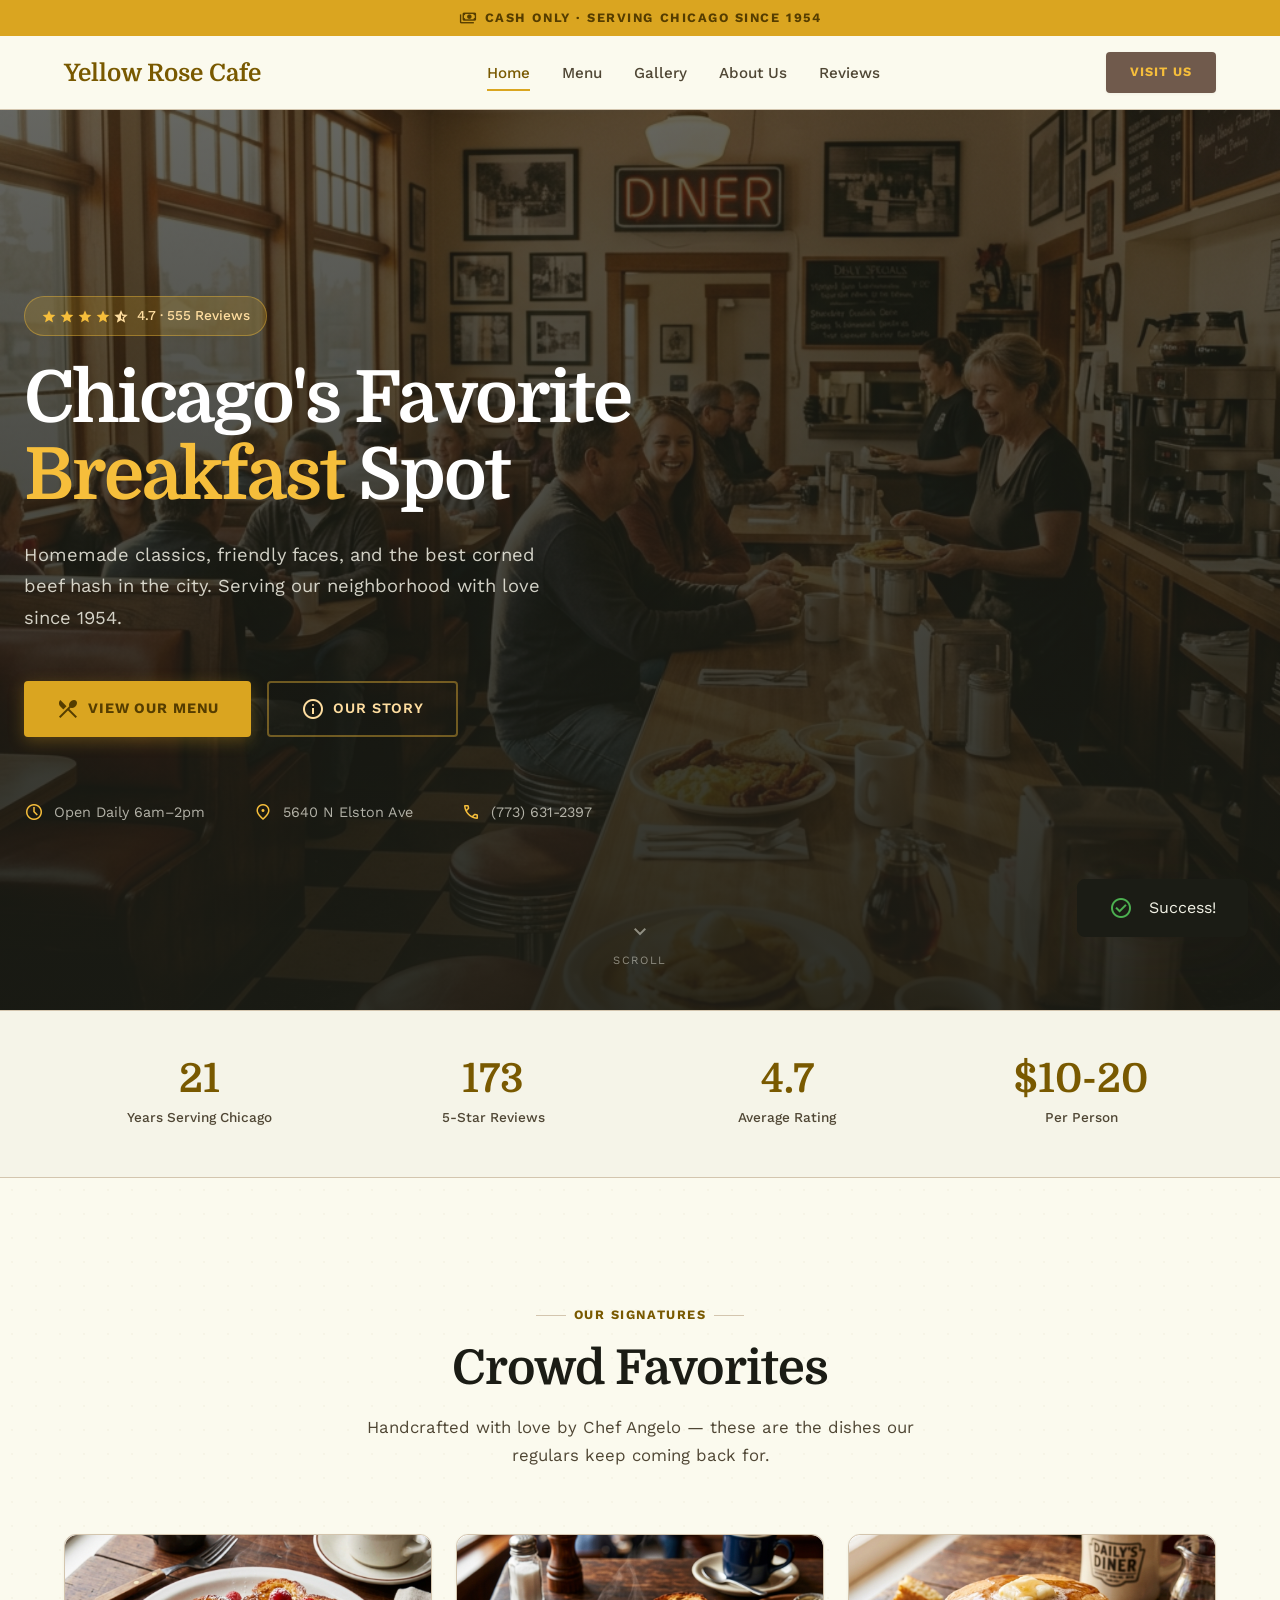
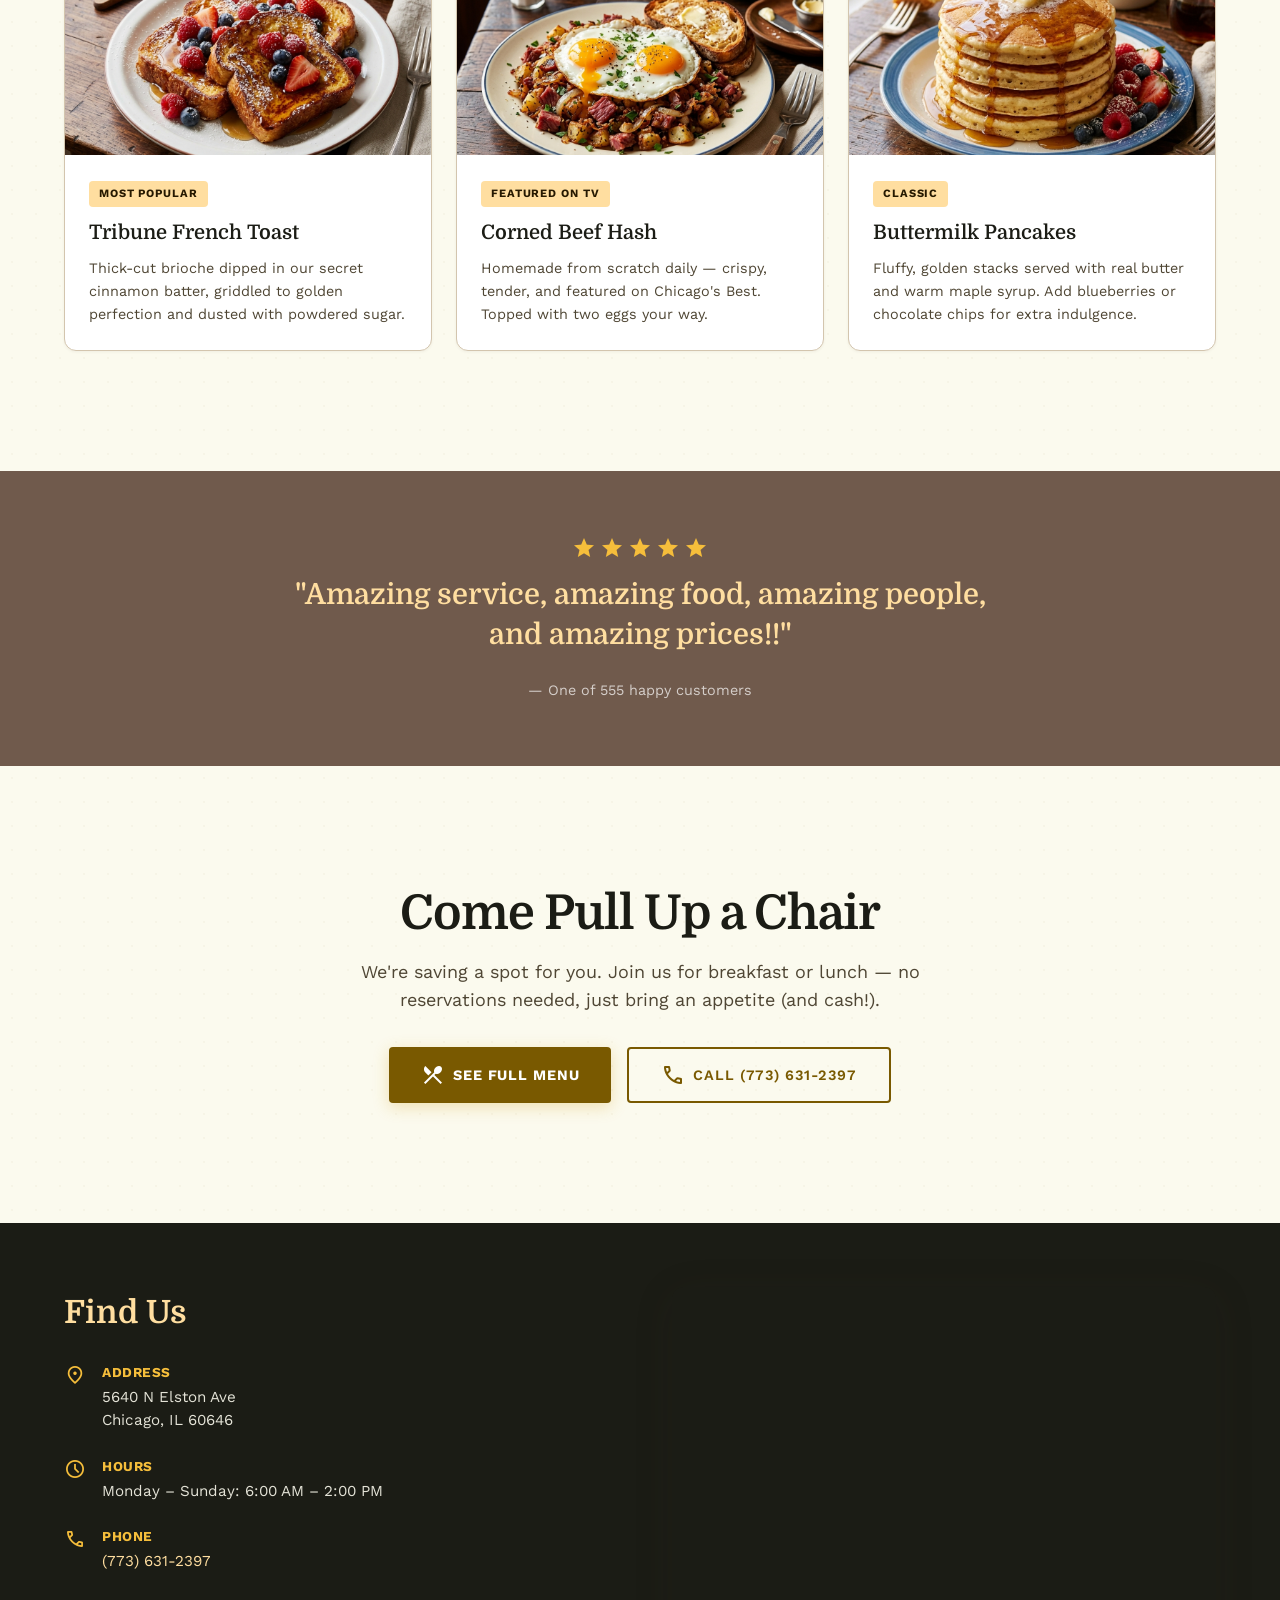
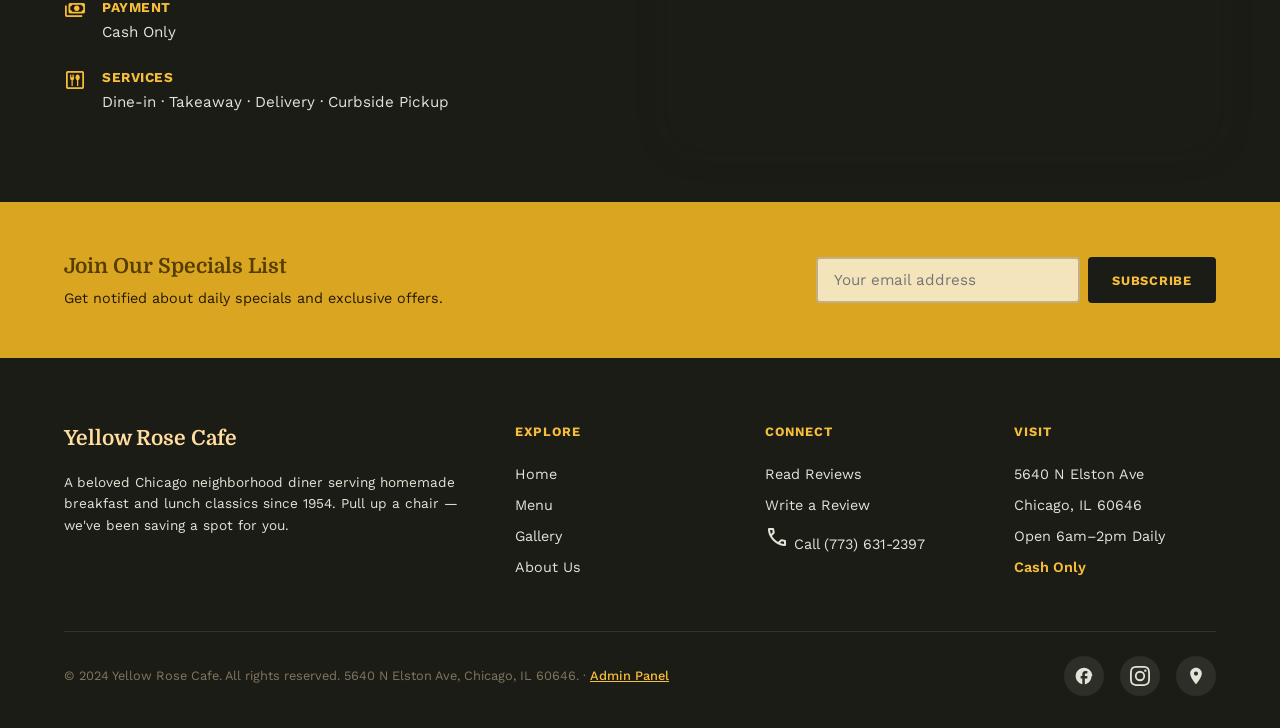
==== index.html @ 8bde12e6 "Initial commit: Yellow Rose Cafe Production CMS Setup" ====
<!DOCTYPE html>
<html lang="en">
<head>
  <meta charset="UTF-8" />
  <meta name="viewport" content="width=device-width, initial-scale=1.0" />
  <title>Yellow Rose Cafe — Chicago's Best Breakfast Diner | 5640 N Elston Ave</title>
  <meta name="description" content="Yellow Rose Cafe in Chicago — a beloved neighborhood diner serving homemade corned beef hash, Tribune French Toast, and classic breakfast favorites since 1954. 4.7★ rated, cash only. 5640 N Elston Ave." />
  <meta name="keywords" content="Yellow Rose Cafe, best breakfast Chicago, corned beef hash Chicago, local diner Chicago, family-owned restaurant Elston Ave, breakfast near me Chicago, Tribune French Toast, brunch Chicago" />
  <meta name="author" content="Yellow Rose Cafe" />
  <meta name="robots" content="index, follow" />

  <!-- Open Graph -->
  <meta property="og:title" content="Yellow Rose Cafe — Chicago's Best Breakfast Diner" />
  <meta property="og:description" content="Homemade breakfast & lunch classics served with heart. 4.7★ rated, 555+ reviews. Cash only." />
  <meta property="og:type" content="restaurant" />
  <meta property="og:url" content="https://yellowrosecafe.com" />

  <!-- Favicon (inline SVG) -->
  <link rel="icon" href="data:image/svg+xml,<svg xmlns='http://www.w3.org/2000/svg' viewBox='0 0 100 100'><text y='.9em' font-size='90'>🌹</text></svg>" />

  <!-- Fonts & Icons -->
  <link href="https://fonts.googleapis.com/css2?family=Domine:wght@400;500;600;700&family=Work+Sans:wght@300;400;500;600;700&display=swap" rel="stylesheet" />
  <link href="https://fonts.googleapis.com/css2?family=Material+Symbols+Outlined:wght,FILL@100..700,0..1&display=swap" rel="stylesheet" />

  <!-- Stylesheet -->
  <link rel="stylesheet" href="styles.css" />

  <!-- Schema.org Local Business -->
  <script type="application/ld+json">
  {
    "@context": "https://schema.org",
    "@type": "Restaurant",
    "name": "Yellow Rose Cafe",
    "image": "images/hero.png",
    "address": {
      "@type": "PostalAddress",
      "streetAddress": "5640 N Elston Ave",
      "addressLocality": "Chicago",
      "addressRegion": "IL",
      "postalCode": "60646",
      "addressCountry": "US"
    },
    "telephone": "+1-773-631-2397",
    "priceRange": "$10–$20",
    "servesCuisine": "American",
    "aggregateRating": {
      "@type": "AggregateRating",
      "ratingValue": "4.7",
      "reviewCount": "555"
    },
    "openingHoursSpecification": [
      {
        "@type": "OpeningHoursSpecification",
        "dayOfWeek": ["Monday","Tuesday","Wednesday","Thursday","Friday","Saturday","Sunday"],
        "opens": "06:00",
        "closes": "14:00"
      }
    ],
    "paymentAccepted": "Cash",
    "currenciesAccepted": "USD"
  }
  </script>
</head>
<body>

  <!-- ========== CASH ONLY Banner ========== -->
  <div class="top-banner" id="top-banner">
    <span class="material-symbols-outlined">payments</span>
    <span id="top-banner-text">Cash Only · Serving Chicago Since 1954</span>
  </div>

  <!-- ========== NAVIGATION ========== -->
  <nav class="navbar" id="navbar">
    <div class="navbar-inner">
      <a href="#" class="navbar-logo" id="nav-logo" data-page="home" onclick="navigateTo('home'); return false;">Yellow Rose Cafe</a>
      <div class="navbar-links">
        <a href="#" data-page="home" class="active" onclick="navigateTo('home'); return false;">Home</a>
        <a href="#" data-page="menu" onclick="navigateTo('menu'); return false;">Menu</a>
        <a href="#" data-page="gallery" onclick="navigateTo('gallery'); return false;">Gallery</a>
        <a href="#" data-page="about" onclick="navigateTo('about'); return false;">About Us</a>
        <a href="#" data-page="reviews" onclick="navigateTo('reviews'); return false;">Reviews</a>
      </div>
      <a href="#" class="navbar-cta navbar-cta-desktop" onclick="navigateTo('home'); scrollToContact(); return false;">Visit Us</a>
      <button class="mobile-menu-btn" id="mobile-menu-btn" aria-label="Open menu">
        <span class="material-symbols-outlined">menu</span>
      </button>
    </div>
  </nav>

  <!-- Mobile Menu Overlay -->
  <div class="mobile-menu" id="mobile-menu">
    <button class="mobile-menu-close" id="mobile-menu-close" aria-label="Close menu">
      <span class="material-symbols-outlined">close</span>
    </button>
    <a href="#" data-page="home" class="active" onclick="navigateTo('home'); closeMobileMenu(); return false;">Home</a>
    <a href="#" data-page="menu" onclick="navigateTo('menu'); closeMobileMenu(); return false;">Menu</a>
    <a href="#" data-page="gallery" onclick="navigateTo('gallery'); closeMobileMenu(); return false;">Gallery</a>
    <a href="#" data-page="about" onclick="navigateTo('about'); closeMobileMenu(); return false;">About Us</a>
    <a href="#" data-page="reviews" onclick="navigateTo('reviews'); closeMobileMenu(); return false;">Reviews</a>
    <a href="#" class="navbar-cta" onclick="navigateTo('home'); scrollToContact(); closeMobileMenu(); return false;" style="margin-top: 16px;">Visit Us</a>
  </div>

  <!-- ================================================================
       PAGE: HOME
       ================================================================ -->
  <div class="page active" id="page-home">

    <!-- Hero -->
    <section class="hero" id="hero">
      <div class="hero-bg">
        <img id="hero-bg-img" src="images/hero.png" alt="Inside Yellow Rose Cafe - warm diner atmosphere" loading="eager" />
      </div>
      <div class="hero-overlay"></div>
      <div class="hero-content">
        <div class="hero-badge">
          <div class="stars">
            <span class="material-symbols-outlined">star</span>
            <span class="material-symbols-outlined">star</span>
            <span class="material-symbols-outlined">star</span>
            <span class="material-symbols-outlined">star</span>
            <span class="material-symbols-outlined">star_half</span>
          </div>
          <span>4.7 · 555 Reviews</span>
        </div>
        <h1 class="hero-title" id="hero-title">
          Chicago's Favorite <span class="highlight">Breakfast</span> Spot
        </h1>
        <p class="hero-subtitle" id="hero-subtitle">
          Homemade classics, friendly faces, and the best corned beef hash in the city.
          Serving our neighborhood with love since 1954.
        </p>
        <div class="hero-actions">
          <a href="#" class="btn-hero-primary" onclick="navigateTo('menu'); return false;">
            <span class="material-symbols-outlined">restaurant_menu</span>
            View Our Menu
          </a>
          <a href="#" class="btn-hero-secondary" onclick="navigateTo('about'); return false;">
            <span class="material-symbols-outlined">info</span>
            Our Story
          </a>
        </div>
        <div class="hero-info">
          <div class="hero-info-item">
            <span class="material-symbols-outlined">schedule</span>
            Open Daily 6am–2pm
          </div>
          <div class="hero-info-item">
            <span class="material-symbols-outlined">location_on</span>
            5640 N Elston Ave
          </div>
          <div class="hero-info-item">
            <span class="material-symbols-outlined">call</span>
            (773) 631-2397
          </div>
        </div>
      </div>
      <div class="scroll-indicator">
        <span class="material-symbols-outlined">keyboard_arrow_down</span>
        <span>Scroll</span>
      </div>
    </section>

    <!-- Highlights Bar -->
    <div class="highlights-bar">
      <div class="container">
        <div class="highlights-grid">
          <div class="highlight-item reveal">
            <div class="highlight-number" data-count="70">0</div>
            <div class="highlight-label">Years Serving Chicago</div>
          </div>
          <div class="highlight-item reveal reveal-delay-1">
            <div class="highlight-number" data-count="555">0</div>
            <div class="highlight-label">5-Star Reviews</div>
          </div>
          <div class="highlight-item reveal reveal-delay-2">
            <div class="highlight-number">4.7</div>
            <div class="highlight-label">Average Rating</div>
          </div>
          <div class="highlight-item reveal reveal-delay-3">
            <div class="highlight-number">$10-20</div>
            <div class="highlight-label">Per Person</div>
          </div>
        </div>
      </div>
    </div>

    <!-- Featured Dishes -->
    <section class="section" id="featured">
      <div class="container">
        <div class="section-header reveal">
          <div class="section-label">Our Signatures</div>
          <h2 class="section-title font-display-lg">Crowd Favorites</h2>
          <p class="section-subtitle">Handcrafted with love by Chef Angelo — these are the dishes our regulars keep coming back for.</p>
        </div>
        <div class="featured-grid">
          <div class="featured-card reveal">
            <div style="overflow:hidden; border-radius: var(--radius-lg) var(--radius-lg) 0 0;">
              <img src="images/french-toast.png" alt="Tribune French Toast" class="featured-card-img" loading="lazy" />
            </div>
            <div class="featured-card-body">
              <span class="featured-card-tag">Most Popular</span>
              <h3 class="featured-card-title">Tribune French Toast</h3>
              <p class="featured-card-desc">Thick-cut brioche dipped in our secret cinnamon batter, griddled to golden perfection and dusted with powdered sugar.</p>
            </div>
          </div>
          <div class="featured-card reveal reveal-delay-1">
            <div style="overflow:hidden; border-radius: var(--radius-lg) var(--radius-lg) 0 0;">
              <img src="images/corned-beef-hash.png" alt="Homemade Corned Beef Hash" class="featured-card-img" loading="lazy" />
            </div>
            <div class="featured-card-body">
              <span class="featured-card-tag">Featured on TV</span>
              <h3 class="featured-card-title">Corned Beef Hash</h3>
              <p class="featured-card-desc">Homemade from scratch daily — crispy, tender, and featured on Chicago's Best. Topped with two eggs your way.</p>
            </div>
          </div>
          <div class="featured-card reveal reveal-delay-2">
            <div style="overflow:hidden; border-radius: var(--radius-lg) var(--radius-lg) 0 0;">
              <img src="images/pancakes.png" alt="Buttermilk Pancakes" class="featured-card-img" loading="lazy" />
            </div>
            <div class="featured-card-body">
              <span class="featured-card-tag">Classic</span>
              <h3 class="featured-card-title">Buttermilk Pancakes</h3>
              <p class="featured-card-desc">Fluffy, golden stacks served with real butter and warm maple syrup. Add blueberries or chocolate chips for extra indulgence.</p>
            </div>
          </div>
        </div>
      </div>
    </section>

    <!-- Testimonial Strip -->
    <section style="background: var(--tertiary); padding: var(--space-3xl) 0;">
      <div class="container" style="text-align: center;">
        <div class="reveal" style="max-width: 700px; margin: 0 auto;">
          <div style="display: flex; justify-content: center; gap: 4px; color: var(--primary-fixed-dim); margin-bottom: var(--space-md);">
            <span class="material-symbols-outlined" style="font-variation-settings: 'FILL' 1;">star</span>
            <span class="material-symbols-outlined" style="font-variation-settings: 'FILL' 1;">star</span>
            <span class="material-symbols-outlined" style="font-variation-settings: 'FILL' 1;">star</span>
            <span class="material-symbols-outlined" style="font-variation-settings: 'FILL' 1;">star</span>
            <span class="material-symbols-outlined" style="font-variation-settings: 'FILL' 1;">star</span>
          </div>
          <blockquote style="font-family: 'Domine', serif; font-size: clamp(1.3rem, 3vw, 1.8rem); font-weight: 600; color: var(--primary-fixed); line-height: 1.4; margin-bottom: var(--space-lg);">
            "Amazing service, amazing food, amazing people, and amazing prices!!"
          </blockquote>
          <p style="color: rgba(255,255,255,0.7); font-size: 0.9rem;">— One of 555 happy customers</p>
        </div>
      </div>
    </section>

    <!-- CTA Section -->
    <section class="section" style="text-align: center;">
      <div class="container">
        <div class="reveal" style="max-width: 600px; margin: 0 auto;">
          <h2 class="font-display-lg" style="color: var(--on-surface); margin-bottom: var(--space-md);">Come Pull Up a Chair</h2>
          <p class="font-body-lg" style="color: var(--on-surface-variant); margin-bottom: var(--space-xl);">
            We're saving a spot for you. Join us for breakfast or lunch — no reservations needed, just bring an appetite (and cash!).
          </p>
          <div style="display: flex; gap: var(--space-md); justify-content: center; flex-wrap: wrap;">
            <a href="#" class="btn-hero-primary" onclick="navigateTo('menu'); return false;" style="background: var(--primary); color: var(--on-primary);">
              <span class="material-symbols-outlined">restaurant_menu</span>
              See Full Menu
            </a>
            <a href="tel:+17736312397" class="btn-hero-secondary" style="color: var(--primary); border-color: var(--primary);">
              <span class="material-symbols-outlined">call</span>
              Call (773) 631-2397
            </a>
          </div>
        </div>
      </div>
    </section>

    <!-- Custom dynamic sections injected from CMS -->
    <div id="custom-sections-container"></div>

  </div>

  <!-- ================================================================
       PAGE: MENU
       ================================================================ -->
  <div class="page" id="page-menu">
    <section class="section">
      <div class="container">
        <div class="section-header reveal">
          <div class="section-label">What We Serve</div>
          <h2 class="section-title font-display-lg">Our Menu</h2>
          <p class="section-subtitle">Homemade, old-school diner classics prepared fresh daily by Chef Angelo. Breakfast Combo starts at $6.99. Lunch Specials $10.49 with soup, fries & drink. Cash only.</p>
        </div>

        <!-- Menu Tabs -->
        <div class="menu-tabs" id="menu-tabs">
          <button class="menu-tab active" data-category="breakfast">Breakfast Specials</button>
          <button class="menu-tab" data-category="lunch">Lunch Specials</button>
          <button class="menu-tab" data-category="dinners">Hot Dinners</button>
          <button class="menu-tab" data-category="drinks">Drinks</button>
        </div>

        <!-- Menu Content -->
        <div class="menu-grid" id="menu-grid">
          <!-- Populated by JavaScript -->
        </div>
      </div>
    </section>
  </div>

  <!-- ================================================================
       PAGE: GALLERY
       ================================================================ -->
  <div class="page" id="page-gallery">
    <section class="section">
      <div class="container">
        <div class="section-header reveal">
          <div class="section-label">Sights & Stories</div>
          <h2 class="section-title font-display-lg">Our Gallery</h2>
          <p class="section-subtitle">A collection of moments and memories from the heart of Chicago. Share your visit with us.</p>
        </div>

        <!-- Gallery Filters -->
        <div class="gallery-filters" id="gallery-filters">
          <button class="gallery-filter-btn active" data-filter="all">All</button>
          <button class="gallery-filter-btn" data-filter="food">Food & Drink</button>
          <button class="gallery-filter-btn" data-filter="vibe">Vibe</button>
          <button class="gallery-filter-btn" data-filter="people">Community</button>
        </div>

        <!-- Gallery Grid -->
        <div class="gallery-masonry" id="gallery-masonry">
          <!-- Populated by JavaScript -->
        </div>

        <!-- Share Your Visit -->
        <div class="upload-section reveal">
          <div class="upload-grid">
            <div class="upload-info">
              <h2>Share Your Visit</h2>
              <p>Did you snap a great photo of your meal or the diner? Have a story to tell? Upload your photos and leave feedback to be featured on our gallery.</p>
              <ul class="upload-info-list">
                <li>
                  <span class="material-symbols-outlined">check_circle</span>
                  High-quality food shots
                </li>
                <li>
                  <span class="material-symbols-outlined">check_circle</span>
                  Moments with family & friends
                </li>
                <li>
                  <span class="material-symbols-outlined">check_circle</span>
                  Your honest feedback
                </li>
              </ul>
            </div>
            <div class="upload-form">
              <form id="gallery-upload-form" onsubmit="handleGalleryUpload(event)">
                <div class="form-group">
                  <label for="upload-name" class="form-label">Name</label>
                  <input type="text" id="upload-name" class="form-input" placeholder="Your name" required />
                </div>
                <div class="form-group">
                  <label for="upload-feedback" class="form-label">Your Experience</label>
                  <textarea id="upload-feedback" class="form-textarea" placeholder="Tell us about your visit..." rows="3"></textarea>
                </div>
                <div class="form-group">
                  <label class="form-label">Upload Photo</label>
                  <div class="file-upload-area" id="file-upload-area" onclick="document.getElementById('file-input').click()">
                    <span class="material-symbols-outlined">add_a_photo</span>
                    <div class="file-upload-text">Drag and drop or click to upload</div>
                  </div>
                  <input type="file" id="file-input" accept="image/*" multiple style="display:none" onchange="handleFileSelect(this)" />
                  <div class="file-preview" id="file-preview"></div>
                </div>
                <button type="submit" class="btn-submit">Submit to Gallery</button>
              </form>
            </div>
          </div>
        </div>
      </div>
    </section>
  </div>

  <!-- ================================================================
       PAGE: ABOUT US
       ================================================================ -->
  <div class="page" id="page-about">
    <section class="section about-section">
      <div class="container">
        <div class="section-header reveal">
          <div class="section-label">Our Story</div>
          <h2 class="section-title font-display-lg" id="about-title">From Our Kitchen to Your Table</h2>
          <p class="section-subtitle" id="about-subtitle">A Chicago institution for 70 years — where every guest is a neighbor.</p>
        </div>

        <div class="about-grid">
          <div class="about-image-wrapper reveal">
            <img id="about-image" src="images/owner.png" alt="Angelo, Owner and Chef of Yellow Rose Cafe" class="about-image" loading="lazy" />
            <div class="about-image-accent"></div>
          </div>
          <div class="about-content reveal reveal-delay-1">
            <h2 class="font-headline-lg" id="about-heading" style="color: var(--on-surface);">Meet Angelo</h2>
            <div id="about-content-body">
              <p class="font-body-lg" style="color: var(--on-surface-variant);">
                At Yellow Rose Cafe, we believe the best meals are served with a side of conversation and a lot of heart.
              </p>
              <p style="color: var(--on-surface-variant); line-height: 1.7;">
                What started as a dream to create a true neighborhood gathering spot has grown into a cornerstone of our Elston Avenue community. Our owner and chef, Angelo, has always operated with one simple philosophy: <strong>treat every guest like a neighbor, and every meal like a home-cooked Sunday feast.</strong>
              </p>
            </div>
            <div class="about-quote" id="about-quote">
              "Whether you're catching up with old friends, starting your workday, or stopping by for one of our signature daily specials, Angelo and our team are here to make sure you feel right at home."
            </div>
            <div class="about-stats">
              <div class="about-stat">
                <div class="about-stat-number" id="about-stat-year">1954</div>
                <div class="about-stat-label">Established</div>
              </div>
              <div class="about-stat">
                <div class="about-stat-number" id="about-stat-rating">4.7★</div>
                <div class="about-stat-label">Rating</div>
              </div>
              <div class="about-stat">
                <div class="about-stat-number" id="about-stat-count">555+</div>
                <div class="about-stat-label">Reviews</div>
              </div>
            </div>
          </div>
        </div>
      </div>
    </section>

    <!-- What We're Known For -->
    <section class="section">
      <div class="container">
        <div class="section-header reveal">
          <div class="section-label">What Sets Us Apart</div>
          <h2 class="section-title font-headline-lg">Why Chicago Loves Us</h2>
        </div>
        <div class="featured-grid">
          <div class="featured-card reveal" style="text-align: center; padding: var(--space-xl);">
            <div style="width: 64px; height: 64px; border-radius: 50%; background: var(--primary-fixed); display: flex; align-items: center; justify-content: center; margin: 0 auto var(--space-md);">
              <span class="material-symbols-outlined" style="color: var(--on-primary-fixed); font-size: 28px;">restaurant</span>
            </div>
            <h3 class="featured-card-title">Homemade Every Day</h3>
            <p class="featured-card-desc">Angelo prepares fresh turkey, ham, and all specials from scratch every single morning. No shortcuts, ever.</p>
          </div>
          <div class="featured-card reveal reveal-delay-1" style="text-align: center; padding: var(--space-xl);">
            <div style="width: 64px; height: 64px; border-radius: 50%; background: var(--primary-fixed); display: flex; align-items: center; justify-content: center; margin: 0 auto var(--space-md);">
              <span class="material-symbols-outlined" style="color: var(--on-primary-fixed); font-size: 28px;">favorite</span>
            </div>
            <h3 class="featured-card-title">Community First</h3>
            <p class="featured-card-desc">Walk in a stranger, leave as a friend. Angelo treats every patron like a neighbor — that's the Yellow Rose way.</p>
          </div>
          <div class="featured-card reveal reveal-delay-2" style="text-align: center; padding: var(--space-xl);">
            <div style="width: 64px; height: 64px; border-radius: 50%; background: var(--primary-fixed); display: flex; align-items: center; justify-content: center; margin: 0 auto var(--space-md);">
              <span class="material-symbols-outlined" style="color: var(--on-primary-fixed); font-size: 28px;">tv</span>
            </div>
            <h3 class="featured-card-title">Featured on TV</h3>
            <p class="featured-card-desc">Our legendary corned beef hash was showcased on Chicago's Best — and it's been a crowd favorite ever since.</p>
          </div>
        </div>
      </div>
    </section>
  </div>

  <!-- ================================================================
       PAGE: REVIEWS
       ================================================================ -->
  <div class="page" id="page-reviews">
    <section class="section reviews-section">
      <div class="container">
        <div class="section-header reveal">
          <div class="section-label">What People Say</div>
          <h2 class="section-title font-display-lg">Guest Reviews</h2>
          <p class="section-subtitle">Don't take our word for it — hear what 555+ guests have to say about the Yellow Rose experience.</p>
        </div>

        <div class="reviews-layout">
          <!-- Summary Sidebar -->
          <div class="reviews-summary reveal">
            <div class="reviews-rating-big">4.7</div>
            <div class="reviews-stars">
              <span class="material-symbols-outlined">star</span>
              <span class="material-symbols-outlined">star</span>
              <span class="material-symbols-outlined">star</span>
              <span class="material-symbols-outlined">star</span>
              <span class="material-symbols-outlined">star_half</span>
            </div>
            <div class="reviews-count">Based on 555 Google Reviews</div>

            <!-- Rating Bars -->
            <div class="rating-bars">
              <div class="rating-bar-row">
                <span class="rating-bar-label">5</span>
                <div class="rating-bar-track"><div class="rating-bar-fill" style="width: 78%"></div></div>
                <span class="rating-bar-count">430</span>
              </div>
              <div class="rating-bar-row">
                <span class="rating-bar-label">4</span>
                <div class="rating-bar-track"><div class="rating-bar-fill" style="width: 14%"></div></div>
                <span class="rating-bar-count">77</span>
              </div>
              <div class="rating-bar-row">
                <span class="rating-bar-label">3</span>
                <div class="rating-bar-track"><div class="rating-bar-fill" style="width: 5%"></div></div>
                <span class="rating-bar-count">28</span>
              </div>
              <div class="rating-bar-row">
                <span class="rating-bar-label">2</span>
                <div class="rating-bar-track"><div class="rating-bar-fill" style="width: 2%"></div></div>
                <span class="rating-bar-count">11</span>
              </div>
              <div class="rating-bar-row">
                <span class="rating-bar-label">1</span>
                <div class="rating-bar-track"><div class="rating-bar-fill" style="width: 1%"></div></div>
                <span class="rating-bar-count">9</span>
              </div>
            </div>

            <!-- Highlight Quotes -->
            <div class="review-highlights">
              <div class="review-highlight-quote">"Amazing service, amazing food, amazing people, and amazing prices!!"</div>
              <div class="review-highlight-quote">"Friendly staff, fast service, reasonably priced meals."</div>
            </div>

            <button class="btn-leave-review" id="btn-write-review" onclick="openReviewModal()">
              <span class="material-symbols-outlined" style="font-size: 18px; vertical-align: middle; margin-right: 6px;">edit</span>
              Write a Review
            </button>
          </div>

          <!-- Review Cards -->
          <div class="reviews-list" id="reviews-list">
            <!-- Populated by JavaScript -->
          </div>
        </div>
      </div>
    </section>
  </div>

  <!-- ================================================================
       SHARED: CONTACT / MAP SECTION (visible on all pages)
       ================================================================ -->
  <section class="contact-section" id="contact-section">
    <div class="container">
      <div class="contact-grid">
        <div class="contact-info">
          <h2>Find Us</h2>
          <div class="contact-detail">
            <span class="material-symbols-outlined">location_on</span>
            <div class="contact-detail-text">
              <h4>Address</h4>
              <p>5640 N Elston Ave<br />Chicago, IL 60646, United States</p>
            </div>
          </div>
          <div class="contact-detail">
            <span class="material-symbols-outlined">schedule</span>
            <div class="contact-detail-text">
              <h4>Hours</h4>
              <p>Monday – Sunday: 6:00 AM – 2:00 PM</p>
            </div>
          </div>
          <div class="contact-detail">
            <span class="material-symbols-outlined">call</span>
            <div class="contact-detail-text">
              <h4>Phone</h4>
              <p><a href="tel:+17736312397">+1 (773) 631-2397</a></p>
            </div>
          </div>
          <div class="contact-detail">
            <span class="material-symbols-outlined">payments</span>
            <div class="contact-detail-text">
              <h4>Payment</h4>
              <p>Cash Only</p>
            </div>
          </div>
          <div class="contact-detail">
            <span class="material-symbols-outlined">dining</span>
            <div class="contact-detail-text">
              <h4>Services</h4>
              <p>Dine-in · Takeaway · Delivery · Curbside Pickup</p>
            </div>
          </div>
        </div>
        <div class="contact-map">
          <iframe
            src="https://www.google.com/maps/embed?pb=!1m18!1m12!1m3!1d2963.8!2d-87.756!3d41.983!2m3!1f0!2f0!3f0!3m2!1i1024!2i768!4f13.1!3m3!1m2!1s0x0%3A0x0!2zNDHCsDU4JzU5LjAiTiA4N8KwNDUnMjAuMCJX!5e0!3m2!1sen!2sus!4v1700000000000"
            allowfullscreen=""
            loading="lazy"
            referrerpolicy="no-referrer-when-downgrade"
            title="Yellow Rose Cafe location on Google Maps">
          </iframe>
        </div>
      </div>
    </div>
  </section>

  <!-- Newsletter Bar -->
  <div class="newsletter-bar">
    <div class="container">
      <div class="newsletter-inner">
        <div class="newsletter-text">
          <h3>Join Our Specials List</h3>
          <p>Get notified about daily specials and exclusive offers.</p>
        </div>
        <form class="newsletter-form" id="newsletter-form" onsubmit="handleNewsletter(event)">
          <input type="email" class="newsletter-input" placeholder="Your email address" required />
          <button type="submit" class="newsletter-btn">Subscribe</button>
        </form>
      </div>
    </div>
  </div>

  <!-- ========== FOOTER ========== -->
  <footer class="footer">
    <div class="container">
      <div class="footer-grid">
        <div>
          <div class="footer-brand-name">Yellow Rose Cafe</div>
          <p class="footer-brand-desc">A beloved Chicago neighborhood diner serving homemade breakfast and lunch classics since 1954. Pull up a chair — we've been saving a spot for you.</p>
        </div>
        <div class="footer-col">
          <h4>Explore</h4>
          <a href="#" onclick="navigateTo('home'); return false;">Home</a>
          <a href="#" onclick="navigateTo('menu'); return false;">Menu</a>
          <a href="#" onclick="navigateTo('gallery'); return false;">Gallery</a>
          <a href="#" onclick="navigateTo('about'); return false;">About Us</a>
        </div>
        <div class="footer-col">
          <h4>Connect</h4>
          <a href="#" onclick="navigateTo('reviews'); return false;">Read Reviews</a>
          <a href="#" onclick="openReviewModal(); return false;">Write a Review</a>
          <a href="tel:+17736312397">Call Us</a>
        </div>
        <div class="footer-col">
          <h4>Visit</h4>
          <a href="#">5640 N Elston Ave</a>
          <a href="#">Chicago, IL 60646</a>
          <a href="#">Open 6am–2pm Daily</a>
          <a href="#" style="color: var(--primary-fixed-dim); font-weight: 600;">Cash Only</a>
        </div>
      </div>
      <hr class="footer-divider" />
      <div class="footer-bottom">
        <p>© 2024 Yellow Rose Cafe. All rights reserved. 5640 N Elston Ave, Chicago, IL 60646. · <a href="admin.html" style="color: var(--primary-fixed-dim); text-decoration: underline; font-weight: 500;">Admin Panel</a></p>
        <div class="footer-social">
          <a href="https://www.facebook.com/profile.php?id=100057572974536" target="_blank" rel="noopener noreferrer" aria-label="Facebook">
            <svg xmlns="http://www.w3.org/2000/svg" width="20" height="20" viewBox="0 0 24 24" fill="currentColor"><path d="M22 12c0-5.52-4.48-10-10-10S2 6.48 2 12c0 4.84 3.44 8.87 8 9.8V15H8v-3h2V9.5C10 7.57 11.57 6 13.5 6H16v3h-2c-.55 0-1 .45-1 1v2h3v3h-3v6.95c4.56-.93 8-4.96 8-9.75z"/></svg>
          </a>
          <a href="https://www.instagram.com/yellowrosecafe/" target="_blank" rel="noopener noreferrer" aria-label="Instagram">
            <svg xmlns="http://www.w3.org/2000/svg" width="20" height="20" viewBox="0 0 24 24" fill="currentColor"><path d="M12 2.163c3.204 0 3.584.012 4.85.07 3.252.148 4.771 1.691 4.919 4.919.058 1.265.069 1.645.069 4.849 0 3.205-.012 3.584-.069 4.849-.149 3.225-1.664 4.771-4.919 4.919-1.266.058-1.644.07-4.85.07-3.204 0-3.584-.012-4.849-.07-3.26-.149-4.771-1.699-4.919-4.92-.058-1.265-.07-1.644-.07-4.849 0-3.204.013-3.583.07-4.849.149-3.227 1.664-4.771 4.919-4.919 1.266-.057 1.645-.069 4.849-.069zM12 0C8.741 0 8.333.014 7.053.072 2.695.272.273 2.69.073 7.051.014 8.333 0 8.741 0 12c0 3.259.014 3.668.072 4.948.2 4.358 2.618 6.78 6.98 6.98 1.281.058 1.689.072 4.948.072 3.259 0 3.668-.014 4.948-.072 4.354-.2 6.782-2.618 6.979-6.98.059-1.28.073-1.689.073-4.948 0-3.259-.014-3.667-.072-4.947-.196-4.354-2.617-6.78-6.979-6.98C15.668.014 15.259 0 12 0zm0 5.838a6.162 6.162 0 1 0 0 12.324 6.162 6.162 0 0 0 0-12.324zM12 16a4 4 0 1 1 0-8 4 4 0 0 1 0 8zm6.406-11.845a1.44 1.44 0 1 0 0 2.881 1.44 1.44 0 0 0 0-2.881z"/></svg>
          </a>
          <a href="https://maps.google.com/?q=5640+N+Elston+Ave,+Chicago,+IL+60646" target="_blank" rel="noopener noreferrer" aria-label="Google Maps">
            <svg xmlns="http://www.w3.org/2000/svg" width="20" height="20" viewBox="0 0 24 24" fill="currentColor"><path d="M12 2C8.13 2 5 5.13 5 9c0 5.25 7 13 7 13s7-7.75 7-13c0-3.87-3.13-7-7-7zm0 9.5c-1.38 0-2.5-1.12-2.5-2.5s1.12-2.5 2.5-2.5 2.5 1.12 2.5 2.5-1.12 2.5-2.5 2.5z"/></svg>
          </a>
        </div>
      </div>
    </div>
  </footer>

  <!-- ========== WRITE REVIEW MODAL ========== -->
  <div class="modal-backdrop" id="review-modal">
    <div class="modal">
      <div class="modal-header">
        <h2 class="modal-title">Write a Review</h2>
        <button class="modal-close" onclick="closeReviewModal()">
          <span class="material-symbols-outlined">close</span>
        </button>
      </div>
      <form id="review-form" onsubmit="handleReviewSubmit(event)">
        <div class="form-group">
          <label for="review-name" class="form-label">Your Name</label>
          <input type="text" id="review-name" class="form-input" placeholder="John Doe" required />
        </div>
        <div class="form-group">
          <label class="form-label">Your Rating</label>
          <div class="star-rating-input" id="star-rating-input">
            <button type="button" class="star-btn" data-rating="1" onclick="setRating(1)"><span class="material-symbols-outlined">star</span></button>
            <button type="button" class="star-btn" data-rating="2" onclick="setRating(2)"><span class="material-symbols-outlined">star</span></button>
            <button type="button" class="star-btn" data-rating="3" onclick="setRating(3)"><span class="material-symbols-outlined">star</span></button>
            <button type="button" class="star-btn" data-rating="4" onclick="setRating(4)"><span class="material-symbols-outlined">star</span></button>
            <button type="button" class="star-btn" data-rating="5" onclick="setRating(5)"><span class="material-symbols-outlined">star</span></button>
          </div>
        </div>
        <div class="form-group">
          <label for="review-text" class="form-label">Your Review</label>
          <textarea id="review-text" class="form-textarea" placeholder="Tell us about your experience..." rows="4" required></textarea>
        </div>
        <div class="form-group">
          <label class="form-label">Add Photo (Optional)</label>
          <div class="file-upload-area" onclick="document.getElementById('review-photo-input').click()">
            <span class="material-symbols-outlined">add_a_photo</span>
            <div class="file-upload-text">Click to upload a photo</div>
          </div>
          <input type="file" id="review-photo-input" accept="image/*" style="display:none" onchange="handleReviewPhoto(this)" />
          <div class="file-preview" id="review-photo-preview"></div>
        </div>
        <button type="submit" class="btn-submit">Submit Review</button>
      </form>
    </div>
  </div>

  <!-- ========== LIGHTBOX ========== -->
  <div class="lightbox" id="lightbox">
    <button class="lightbox-close" onclick="closeLightbox()">
      <span class="material-symbols-outlined">close</span>
    </button>
    <button class="lightbox-nav lightbox-prev" onclick="lightboxNav(-1)">
      <span class="material-symbols-outlined">chevron_left</span>
    </button>
    <img src="" alt="" class="lightbox-img" id="lightbox-img" />
    <button class="lightbox-nav lightbox-next" onclick="lightboxNav(1)">
      <span class="material-symbols-outlined">chevron_right</span>
    </button>
  </div>

  <!-- ========== TOAST ========== -->
  <div class="toast" id="toast">
    <span class="material-symbols-outlined">check_circle</span>
    <span id="toast-message">Success!</span>
  </div>

  <!-- ========== MOCK EMAIL CLIENT NOTIFICATION ========== -->
  <div class="email-toast" id="email-toast">
    <div class="email-toast-header">
      <div class="email-toast-avatar">🌹</div>
      <div class="email-toast-title-area">
        <div class="email-toast-sender">Yellow Rose Cafe</div>
        <div class="email-toast-meta">welcome@yellowrosecafe.com</div>
      </div>
      <button class="email-toast-close" onclick="closeEmailToast()">&times;</button>
    </div>
    <div class="email-toast-body">
      <div style="font-size: 12px; color: #555; margin-bottom: 8px; border-bottom: 1px solid #eee; padding-bottom: 6px;">
        <strong>Subject:</strong> Welcome to the Yellow Rose Cafe Family! 🌹
      </div>
      <p style="margin: 0 0 6px 0;"><strong>Welcome!</strong></p>
      <p style="margin: 0 0 8px 0; font-size: 12px;">Thank you for subscribing to our Daily Specials list. You are now part of our inner circle on Elston Avenue!</p>
      <div style="background: #f7f2fa; border-left: 3px solid var(--primary); padding: 8px; margin: 8px 0; border-radius: 4px;">
        <h4 style="margin: 0 0 2px 0; color: var(--primary); font-size: 13px; font-weight: 700; letter-spacing: 0.5px;">WELCOME10</h4>
        <p style="margin: 0; font-size: 11px; color: #555;">Show this code on your next visit to receive <strong>10% OFF</strong> or a <strong>FREE Coffee</strong>!</p>
      </div>
      <p style="margin: 0; font-size: 12px;">We prepare fresh turkey, ham, and our famous corned beef hash daily. See you soon!</p>
      <p style="margin: 10px 0 0 0; font-size: 10px; color: #888; font-style: italic; border-top: 1px dashed #eee; padding-top: 6px;">Note: A real welcome email has been sent to your address!</p>
    </div>
  </div>

  <!-- ========== BACK TO TOP ========== -->
  <button class="back-to-top" id="back-to-top" onclick="window.scrollTo({top:0, behavior:'smooth'})" aria-label="Back to top">
    <span class="material-symbols-outlined">keyboard_arrow_up</span>
  </button>

  <!-- JavaScript -->
  <script src="script.js"></script>
</body>
</html>
---- styles.css ----
/* ============================================
   YELLOW ROSE CAFE - COMPLETE DESIGN SYSTEM
   Refined Heritage • Warm & Inviting
   ============================================ */

/* ---------- Google Fonts ---------- */
@import url('https://fonts.googleapis.com/css2?family=Domine:wght@400;500;600;700&family=Work+Sans:wght@300;400;500;600;700&display=swap');

/* ---------- CSS Custom Properties ---------- */
:root {
  /* Primary Palette */
  --primary: #795900;
  --primary-container: #daa520;
  --primary-fixed: #ffdea0;
  --primary-fixed-dim: #f6be3b;
  --on-primary: #ffffff;
  --on-primary-container: #553d00;
  --on-primary-fixed: #261900;
  --inverse-primary: #f6be3b;

  /* Secondary Palette */
  --secondary: #60603e;
  --secondary-container: #e6e5b9;
  --secondary-fixed: #e6e5b9;
  --on-secondary: #ffffff;
  --on-secondary-container: #666643;

  /* Tertiary Palette */
  --tertiary: #705a4c;
  --tertiary-container: #c4a897;
  --tertiary-fixed: #fbddca;
  --tertiary-fixed-dim: #dec1af;
  --on-tertiary: #ffffff;
  --on-tertiary-container: #513d30;

  /* Surface Palette */
  --background: #fbfaee;
  --on-background: #1b1c15;
  --surface: #fbfaee;
  --surface-dim: #dbdbcf;
  --surface-bright: #fbfaee;
  --surface-container-lowest: #ffffff;
  --surface-container-low: #f5f4e8;
  --surface-container: #efeee3;
  --surface-container-high: #e9e9dd;
  --surface-container-highest: #e4e3d7;
  --on-surface: #1b1c15;
  --on-surface-variant: #4f4634;
  --inverse-surface: #303129;
  --inverse-on-surface: #f2f1e5;
  --surface-variant: #e4e3d7;
  --surface-tint: #795900;

  /* Outline */
  --outline: #817662;
  --outline-variant: #d3c5ae;

  /* Error */
  --error: #ba1a1a;
  --error-container: #ffdad6;
  --on-error: #ffffff;
  --on-error-container: #93000a;

  /* Shadows */
  --shadow-sm: 0 1px 3px rgba(61, 43, 31, 0.06);
  --shadow-md: 0 4px 20px rgba(61, 43, 31, 0.08);
  --shadow-lg: 0 8px 40px rgba(61, 43, 31, 0.12);
  --shadow-xl: 0 16px 60px rgba(61, 43, 31, 0.16);

  /* Spacing */
  --space-xs: 4px;
  --space-sm: 8px;
  --space-md: 16px;
  --space-lg: 24px;
  --space-xl: 32px;
  --space-2xl: 48px;
  --space-3xl: 64px;
  --space-4xl: 80px;
  --space-5xl: 120px;

  /* Border Radius */
  --radius-xs: 4px;
  --radius-sm: 6px;
  --radius-md: 8px;
  --radius-lg: 12px;
  --radius-xl: 16px;
  --radius-2xl: 24px;
  --radius-full: 9999px;

  /* Transitions */
  --ease-out: cubic-bezier(0.22, 1, 0.36, 1);
  --ease-spring: cubic-bezier(0.34, 1.56, 0.64, 1);
  --duration-fast: 150ms;
  --duration-normal: 300ms;
  --duration-slow: 500ms;
}

/* ---------- Reset & Base ---------- */
*,
*::before,
*::after {
  box-sizing: border-box;
  margin: 0;
  padding: 0;
}

html {
  scroll-behavior: smooth;
  font-size: 16px;
  -webkit-font-smoothing: antialiased;
  -moz-osx-font-smoothing: grayscale;
}

body {
  font-family: 'Work Sans', sans-serif;
  color: var(--on-background);
  background-color: var(--background);
  line-height: 1.6;
  overflow-x: hidden;
}

img {
  max-width: 100%;
  height: auto;
  display: block;
}

a {
  text-decoration: none;
  color: inherit;
  transition: color var(--duration-fast) var(--ease-out);
}

ul, ol {
  list-style: none;
}

button {
  cursor: pointer;
  border: none;
  background: none;
  font-family: inherit;
}

input, textarea, select {
  font-family: inherit;
  font-size: inherit;
}

/* ---------- Typography ---------- */
.font-display-xl {
  font-family: 'Domine', serif;
  font-size: clamp(2.5rem, 5vw, 4rem);
  font-weight: 700;
  line-height: 1.1;
  letter-spacing: -0.02em;
}

.font-display-lg {
  font-family: 'Domine', serif;
  font-size: clamp(2rem, 4vw, 3rem);
  font-weight: 700;
  line-height: 1.15;
  letter-spacing: -0.02em;
}

.font-headline-lg {
  font-family: 'Domine', serif;
  font-size: clamp(1.5rem, 3vw, 2rem);
  font-weight: 600;
  line-height: 1.25;
}

.font-headline-md {
  font-family: 'Domine', serif;
  font-size: clamp(1.25rem, 2.5vw, 1.5rem);
  font-weight: 600;
  line-height: 1.35;
}

.font-body-lg {
  font-family: 'Work Sans', sans-serif;
  font-size: 1.125rem;
  font-weight: 400;
  line-height: 1.6;
}

.font-body-md {
  font-family: 'Work Sans', sans-serif;
  font-size: 1rem;
  font-weight: 400;
  line-height: 1.5;
}

.font-label-bold {
  font-family: 'Work Sans', sans-serif;
  font-size: 0.875rem;
  font-weight: 700;
  line-height: 1.4;
  letter-spacing: 0.05em;
  text-transform: uppercase;
}

.font-caption {
  font-family: 'Work Sans', sans-serif;
  font-size: 0.75rem;
  font-weight: 400;
  line-height: 1.35;
}

/* ---------- Utility ---------- */
.container {
  max-width: 1200px;
  margin: 0 auto;
  padding: 0 var(--space-lg);
}

@media (max-width: 768px) {
  .container {
    padding: 0 var(--space-md);
  }
}

.sr-only {
  position: absolute;
  width: 1px;
  height: 1px;
  padding: 0;
  margin: -1px;
  overflow: hidden;
  clip: rect(0,0,0,0);
  border: 0;
}

.text-center { text-align: center; }
.text-primary { color: var(--primary); }
.text-on-primary { color: var(--on-primary); }

/* ---------- Animations / Keyframes ---------- */
@keyframes fadeInUp {
  from {
    opacity: 0;
    transform: translateY(30px);
  }
  to {
    opacity: 1;
    transform: translateY(0);
  }
}

@keyframes fadeIn {
  from { opacity: 0; }
  to { opacity: 1; }
}

@keyframes slideDown {
  from {
    opacity: 0;
    transform: translateY(-20px);
  }
  to {
    opacity: 1;
    transform: translateY(0);
  }
}

@keyframes scaleIn {
  from {
    opacity: 0;
    transform: scale(0.9);
  }
  to {
    opacity: 1;
    transform: scale(1);
  }
}

@keyframes shimmer {
  0% { background-position: -200% 0; }
  100% { background-position: 200% 0; }
}

@keyframes float {
  0%, 100% { transform: translateY(0); }
  50% { transform: translateY(-8px); }
}

@keyframes pulse-glow {
  0%, 100% { box-shadow: 0 0 0 0 rgba(218, 165, 32, 0.4); }
  50% { box-shadow: 0 0 20px 4px rgba(218, 165, 32, 0.2); }
}

.animate-fade-in-up {
  animation: fadeInUp 0.7s var(--ease-out) forwards;
}

.animate-fade-in {
  animation: fadeIn 0.5s var(--ease-out) forwards;
}

/* Scroll-triggered animation */
.reveal {
  opacity: 0;
  transform: translateY(30px);
  transition: opacity 0.7s var(--ease-out), transform 0.7s var(--ease-out);
}

.reveal.visible {
  opacity: 1;
  transform: translateY(0);
}

.reveal-delay-1 { transition-delay: 0.1s; }
.reveal-delay-2 { transition-delay: 0.2s; }
.reveal-delay-3 { transition-delay: 0.3s; }
.reveal-delay-4 { transition-delay: 0.4s; }

/* ---------- CASH ONLY Top Banner ---------- */
.top-banner {
  background: var(--primary-container);
  color: var(--on-primary-container);
  padding: 8px 0;
  text-align: center;
  font-size: 0.8rem;
  font-weight: 700;
  letter-spacing: 0.12em;
  text-transform: uppercase;
  display: flex;
  align-items: center;
  justify-content: center;
  gap: 8px;
  position: relative;
  z-index: 100;
}

.top-banner .material-symbols-outlined {
  font-size: 18px;
}

/* ---------- Navigation ---------- */
.navbar {
  position: sticky;
  top: 0;
  z-index: 90;
  background: rgba(251, 250, 238, 0.92);
  backdrop-filter: blur(20px);
  -webkit-backdrop-filter: blur(20px);
  border-bottom: 1px solid var(--outline-variant);
  transition: all var(--duration-normal) var(--ease-out);
}

.navbar.scrolled {
  box-shadow: var(--shadow-md);
  background: rgba(251, 250, 238, 0.97);
}

.navbar-inner {
  display: flex;
  align-items: center;
  justify-content: space-between;
  padding: var(--space-md) var(--space-lg);
  max-width: 1200px;
  margin: 0 auto;
}

.navbar-logo {
  font-family: 'Domine', serif;
  font-size: 1.5rem;
  font-weight: 700;
  color: var(--primary);
  cursor: pointer;
  transition: transform var(--duration-fast) var(--ease-spring);
}

.navbar-logo:hover {
  transform: scale(1.02);
}

.navbar-links {
  display: flex;
  align-items: center;
  gap: var(--space-xl);
}

.navbar-links a {
  font-weight: 500;
  font-size: 0.95rem;
  color: var(--on-surface-variant);
  position: relative;
  padding: 4px 0;
  transition: color var(--duration-fast) var(--ease-out);
}

.navbar-links a::after {
  content: '';
  position: absolute;
  bottom: -2px;
  left: 0;
  width: 0;
  height: 2px;
  background: var(--primary-container);
  transition: width var(--duration-normal) var(--ease-out);
}

.navbar-links a:hover,
.navbar-links a.active {
  color: var(--primary);
}

.navbar-links a:hover::after,
.navbar-links a.active::after {
  width: 100%;
}

.navbar-cta {
  background: var(--tertiary);
  color: var(--primary-fixed-dim) !important;
  padding: 10px 24px;
  border-radius: var(--radius-xs);
  font-weight: 700;
  font-size: 0.8rem;
  letter-spacing: 0.08em;
  text-transform: uppercase;
  transition: all var(--duration-fast) var(--ease-out);
  box-shadow: var(--shadow-sm);
}

.navbar-cta::after {
  display: none !important;
}

.navbar-cta:hover {
  background: var(--on-background);
  transform: translateY(-1px);
  box-shadow: var(--shadow-md);
}

/* Mobile Menu */
.mobile-menu-btn {
  display: none;
  padding: 8px;
  color: var(--primary);
}

.mobile-menu-btn .material-symbols-outlined {
  font-size: 28px;
}

.mobile-menu {
  display: none;
  position: fixed;
  top: 0;
  left: 0;
  right: 0;
  bottom: 0;
  background: rgba(251, 250, 238, 0.98);
  backdrop-filter: blur(30px);
  z-index: 200;
  flex-direction: column;
  align-items: center;
  justify-content: center;
  gap: var(--space-2xl);
  animation: fadeIn 0.3s var(--ease-out);
}

.mobile-menu.open {
  display: flex;
}

.mobile-menu-close {
  position: absolute;
  top: var(--space-lg);
  right: var(--space-lg);
  color: var(--primary);
  padding: 8px;
}

.mobile-menu-close .material-symbols-outlined {
  font-size: 32px;
}

.mobile-menu a {
  font-family: 'Domine', serif;
  font-size: 1.5rem;
  font-weight: 600;
  color: var(--on-surface);
  transition: color var(--duration-fast) var(--ease-out);
}

.mobile-menu a:hover,
.mobile-menu a.active {
  color: var(--primary);
}

@media (max-width: 900px) {
  .navbar-links { display: none; }
  .navbar-cta-desktop { display: none !important; }
  .mobile-menu-btn { display: block; }
}

/* ---------- HERO SECTION ---------- */
.hero {
  position: relative;
  min-height: 100vh;
  display: flex;
  align-items: center;
  overflow: hidden;
  background: var(--on-background);
}

.hero-bg {
  position: absolute;
  inset: 0;
  z-index: 1;
}

.hero-bg img {
  width: 100%;
  height: 100%;
  object-fit: cover;
  opacity: 0.55;
  transition: transform 8s linear;
}

.hero:hover .hero-bg img {
  transform: scale(1.03);
}

.hero-overlay {
  position: absolute;
  inset: 0;
  background: linear-gradient(
    180deg,
    rgba(27, 28, 21, 0.4) 0%,
    rgba(27, 28, 21, 0.6) 40%,
    rgba(27, 28, 21, 0.85) 100%
  );
  z-index: 2;
}

.hero-content {
  position: relative;
  z-index: 3;
  max-width: 700px;
  padding: var(--space-5xl) var(--space-lg);
  color: var(--inverse-on-surface);
}

.hero-badge {
  display: inline-flex;
  align-items: center;
  gap: 8px;
  background: rgba(218, 165, 32, 0.2);
  border: 1px solid rgba(246, 190, 59, 0.4);
  padding: 8px 16px;
  border-radius: var(--radius-full);
  margin-bottom: var(--space-lg);
  animation: fadeInUp 0.8s var(--ease-out) 0.2s both;
}

.hero-badge .stars {
  color: var(--primary-fixed-dim);
  font-size: 0.9rem;
  display: flex;
  gap: 2px;
}

.hero-badge .stars .material-symbols-outlined {
  font-size: 16px;
  font-variation-settings: 'FILL' 1;
}

.hero-badge span:last-child {
  font-size: 0.85rem;
  color: var(--primary-fixed);
  font-weight: 500;
}

.hero-title {
  font-family: 'Domine', serif;
  font-size: clamp(2.8rem, 6vw, 4.5rem);
  font-weight: 700;
  line-height: 1.08;
  letter-spacing: -0.03em;
  color: #fff;
  margin-bottom: var(--space-lg);
  animation: fadeInUp 0.8s var(--ease-out) 0.4s both;
}

.hero-title .highlight {
  color: var(--primary-fixed-dim);
  position: relative;
}

.hero-subtitle {
  font-size: 1.15rem;
  line-height: 1.7;
  color: rgba(242, 241, 229, 0.85);
  margin-bottom: var(--space-2xl);
  max-width: 520px;
  animation: fadeInUp 0.8s var(--ease-out) 0.6s both;
}

.hero-actions {
  display: flex;
  flex-wrap: wrap;
  gap: var(--space-md);
  animation: fadeInUp 0.8s var(--ease-out) 0.8s both;
}

.btn-hero-primary {
  display: inline-flex;
  align-items: center;
  gap: 8px;
  background: var(--primary-container);
  color: var(--on-primary-container);
  padding: 14px 32px;
  border-radius: var(--radius-xs);
  font-weight: 700;
  font-size: 0.9rem;
  letter-spacing: 0.06em;
  text-transform: uppercase;
  transition: all var(--duration-fast) var(--ease-out);
  box-shadow: 0 4px 16px rgba(218, 165, 32, 0.3);
}

.btn-hero-primary:hover {
  background: var(--primary-fixed-dim);
  transform: translateY(-2px);
  box-shadow: 0 8px 30px rgba(218, 165, 32, 0.4);
}

.btn-hero-secondary {
  display: inline-flex;
  align-items: center;
  gap: 8px;
  background: transparent;
  color: var(--primary-fixed);
  padding: 14px 32px;
  border-radius: var(--radius-xs);
  border: 2px solid rgba(246, 190, 59, 0.4);
  font-weight: 600;
  font-size: 0.9rem;
  letter-spacing: 0.06em;
  text-transform: uppercase;
  transition: all var(--duration-fast) var(--ease-out);
}

.btn-hero-secondary:hover {
  border-color: var(--primary-fixed-dim);
  background: rgba(246, 190, 59, 0.1);
  transform: translateY(-2px);
}

.hero-info {
  display: flex;
  flex-wrap: wrap;
  gap: var(--space-2xl);
  margin-top: var(--space-3xl);
  animation: fadeInUp 0.8s var(--ease-out) 1s both;
}

.hero-info-item {
  display: flex;
  align-items: center;
  gap: 10px;
  color: rgba(242, 241, 229, 0.7);
  font-size: 0.9rem;
}

.hero-info-item .material-symbols-outlined {
  color: var(--primary-fixed-dim);
  font-size: 20px;
}

/* Hero scroll indicator */
.scroll-indicator {
  position: absolute;
  bottom: 40px;
  left: 50%;
  transform: translateX(-50%);
  z-index: 3;
  display: flex;
  flex-direction: column;
  align-items: center;
  gap: 8px;
  color: rgba(242, 241, 229, 0.5);
  animation: float 2s ease-in-out infinite;
}

.scroll-indicator .material-symbols-outlined {
  font-size: 24px;
}

.scroll-indicator span:last-child {
  font-size: 0.7rem;
  letter-spacing: 0.15em;
  text-transform: uppercase;
}

/* ---------- SECTION COMMON ---------- */
.section {
  padding: var(--space-5xl) 0;
  position: relative;
}

.section::before {
  content: '';
  position: absolute;
  inset: 0;
  background-image: radial-gradient(rgba(121, 89, 0, 0.035) 1px, transparent 1px);
  background-size: 24px 24px;
  pointer-events: none;
  z-index: 0;
}

.section-header {
  text-align: center;
  margin-bottom: var(--space-3xl);
}

.section-label {
  display: inline-flex;
  align-items: center;
  gap: 8px;
  color: var(--primary);
  font-weight: 700;
  font-size: 0.8rem;
  letter-spacing: 0.12em;
  text-transform: uppercase;
  margin-bottom: var(--space-md);
}

.section-label::before,
.section-label::after {
  content: '';
  width: 30px;
  height: 1px;
  background: var(--outline-variant);
}

.section-title {
  color: var(--on-surface);
  margin-bottom: var(--space-md);
}

.section-subtitle {
  color: var(--on-surface-variant);
  max-width: 600px;
  margin: 0 auto;
  font-size: 1.05rem;
  line-height: 1.7;
}

/* ---------- HIGHLIGHTS / STATS BAR ---------- */
.highlights-bar {
  background: var(--surface-container-low);
  border-top: 1px solid var(--outline-variant);
  border-bottom: 1px solid var(--outline-variant);
  padding: var(--space-2xl) 0;
}

.highlights-grid {
  display: grid;
  grid-template-columns: repeat(4, 1fr);
  gap: var(--space-lg);
  text-align: center;
}

@media (max-width: 768px) {
  .highlights-grid {
    grid-template-columns: repeat(2, 1fr);
  }
}

.highlight-item {
  display: flex;
  flex-direction: column;
  align-items: center;
  gap: 8px;
}

.highlight-number {
  font-family: 'Domine', serif;
  font-size: 2.5rem;
  font-weight: 700;
  color: var(--primary);
  line-height: 1;
}

.highlight-label {
  color: var(--on-surface-variant);
  font-size: 0.85rem;
  font-weight: 500;
}

/* ---------- FEATURED SECTION (Home) ---------- */
.featured-grid {
  display: grid;
  grid-template-columns: repeat(3, 1fr);
  gap: var(--space-lg);
}

@media (max-width: 768px) {
  .featured-grid {
    grid-template-columns: 1fr;
  }
}

.featured-card {
  background: var(--surface-container-lowest);
  border-radius: var(--radius-lg);
  overflow: hidden;
  border: 1px solid var(--outline-variant);
  box-shadow: var(--shadow-sm);
  transition: transform 0.4s cubic-bezier(0.175, 0.885, 0.32, 1.275), box-shadow 0.4s ease;
  perspective: 1000px;
  transform-style: preserve-3d;
  cursor: pointer;
}

.featured-card:hover {
  transform: translateY(-8px) rotateX(2deg) rotateY(2deg) scale(1.02);
  box-shadow: var(--shadow-lg);
}

.featured-card-img {
  width: 100%;
  height: 220px;
  object-fit: cover;
  transition: transform var(--duration-slow) var(--ease-out);
}

.featured-card:hover .featured-card-img {
  transform: scale(1.05);
}

.featured-card-body {
  padding: var(--space-lg);
}

.featured-card-tag {
  display: inline-block;
  background: var(--primary-fixed);
  color: var(--on-primary-fixed);
  font-size: 0.7rem;
  font-weight: 700;
  letter-spacing: 0.08em;
  text-transform: uppercase;
  padding: 4px 10px;
  border-radius: var(--radius-xs);
  margin-bottom: 10px;
}

.featured-card-title {
  font-family: 'Domine', serif;
  font-size: 1.25rem;
  font-weight: 600;
  color: var(--on-surface);
  margin-bottom: 8px;
}

.featured-card-desc {
  color: var(--on-surface-variant);
  font-size: 0.9rem;
  line-height: 1.6;
}

/* ---------- ABOUT SECTION ---------- */
.about-section {
  background: var(--surface-container-low);
}

.about-grid {
  display: grid;
  grid-template-columns: 1fr 1fr;
  gap: var(--space-3xl);
  align-items: center;
}

@media (max-width: 900px) {
  .about-grid {
    grid-template-columns: 1fr;
    gap: var(--space-2xl);
  }
}

.about-image-wrapper {
  position: relative;
}

.about-image {
  border-radius: var(--radius-lg);
  box-shadow: var(--shadow-lg);
  width: 100%;
  height: 500px;
  object-fit: cover;
}

.about-image-accent {
  position: absolute;
  bottom: -20px;
  right: -20px;
  width: 200px;
  height: 200px;
  background: var(--primary-container);
  border-radius: var(--radius-lg);
  z-index: -1;
  opacity: 0.5;
}

.about-content {
  display: flex;
  flex-direction: column;
  gap: var(--space-lg);
}

.about-quote {
  position: relative;
  padding-left: var(--space-lg);
  border-left: 3px solid var(--primary-container);
  color: var(--on-surface-variant);
  font-style: italic;
  font-size: 1.1rem;
  line-height: 1.7;
}

.about-stats {
  display: grid;
  grid-template-columns: repeat(3, 1fr);
  gap: var(--space-lg);
  margin-top: var(--space-lg);
}

.about-stat {
  text-align: center;
  padding: var(--space-md);
  background: var(--surface-container-lowest);
  border-radius: var(--radius-md);
  border: 1px solid var(--outline-variant);
  transition: transform 0.4s cubic-bezier(0.175, 0.885, 0.32, 1.275), box-shadow 0.4s ease, border-color var(--duration-normal) var(--ease-out);
  perspective: 1000px;
  transform-style: preserve-3d;
  cursor: pointer;
}

.about-stat:hover {
  transform: translateY(-4px) rotateX(2deg) rotateY(2deg) scale(1.03);
  box-shadow: var(--shadow-md);
  border-color: var(--primary-container);
}

.about-stat-number {
  font-family: 'Domine', serif;
  font-size: 1.8rem;
  font-weight: 700;
  color: var(--primary);
  line-height: 1;
  margin-bottom: 4px;
}

.about-stat-label {
  font-size: 0.75rem;
  color: var(--on-surface-variant);
  font-weight: 500;
  text-transform: uppercase;
  letter-spacing: 0.05em;
}

/* ---------- MENU SECTION ---------- */
.menu-tabs {
  display: flex;
  justify-content: center;
  gap: var(--space-sm);
  margin-bottom: var(--space-2xl);
  flex-wrap: wrap;
}

.menu-tab {
  padding: 10px 24px;
  font-weight: 600;
  font-size: 0.9rem;
  color: var(--on-surface-variant);
  border: 2px solid var(--outline-variant);
  border-radius: var(--radius-full);
  transition: all var(--duration-fast) var(--ease-out);
  cursor: pointer;
  background: transparent;
}

.menu-tab:hover {
  border-color: var(--primary);
  color: var(--primary);
}

.menu-tab.active {
  background: var(--primary-container);
  color: var(--on-primary-container);
  border-color: var(--primary-container);
}

.menu-grid {
  display: grid;
  grid-template-columns: repeat(2, 1fr);
  gap: var(--space-lg);
}

@media (max-width: 768px) {
  .menu-grid {
    grid-template-columns: 1fr;
  }
}

.menu-item {
  display: flex;
  gap: var(--space-md);
  background: var(--surface-container-lowest);
  border: 1px solid var(--outline-variant);
  border-radius: var(--radius-lg);
  padding: var(--space-lg);
  transition: transform 0.4s cubic-bezier(0.175, 0.885, 0.32, 1.275), box-shadow 0.4s ease, border-color var(--duration-normal) var(--ease-out);
  perspective: 1000px;
  transform-style: preserve-3d;
  cursor: pointer;
  position: relative;
  overflow: hidden;
}

.menu-item::before {
  content: '';
  position: absolute;
  top: 0;
  left: 0;
  width: 4px;
  height: 100%;
  background: var(--primary-container);
  transform: scaleY(0);
  transition: transform var(--duration-normal) var(--ease-out);
}

.menu-item:hover {
  box-shadow: var(--shadow-md);
  transform: translateY(-4px) rotateX(1.5deg) rotateY(1.5deg) scale(1.01);
  border-color: var(--primary-container);
}

.menu-item:hover::before {
  transform: scaleY(1);
}

.menu-item-img {
  width: 100px;
  height: 100px;
  border-radius: var(--radius-md);
  object-fit: cover;
  flex-shrink: 0;
}

.menu-item-content {
  flex: 1;
  display: flex;
  flex-direction: column;
}

.menu-item-header {
  display: flex;
  justify-content: space-between;
  align-items: flex-start;
  margin-bottom: 6px;
}

.menu-item-name {
  font-family: 'Domine', serif;
  font-size: 1.1rem;
  font-weight: 600;
  color: var(--on-surface);
}

.menu-item-price {
  font-family: 'Domine', serif;
  font-weight: 700;
  color: var(--primary);
  font-size: 1.1rem;
  white-space: nowrap;
}

.menu-item-desc {
  color: var(--on-surface-variant);
  font-size: 0.85rem;
  line-height: 1.5;
  flex: 1;
}

.menu-item-tags {
  display: flex;
  gap: 6px;
  margin-top: 8px;
  flex-wrap: wrap;
}

.menu-tag {
  font-size: 0.65rem;
  font-weight: 700;
  letter-spacing: 0.06em;
  text-transform: uppercase;
  padding: 3px 8px;
  border: 1px solid var(--outline-variant);
  border-radius: var(--radius-xs);
  color: var(--on-surface-variant);
}

.menu-tag.popular {
  background: var(--primary-fixed);
  color: var(--on-primary-fixed);
  border-color: transparent;
}

/* ---------- GALLERY SECTION ---------- */
.gallery-filters {
  display: flex;
  justify-content: center;
  gap: var(--space-sm);
  margin-bottom: var(--space-2xl);
  flex-wrap: wrap;
}

.gallery-filter-btn {
  padding: 8px 20px;
  font-weight: 500;
  font-size: 0.85rem;
  color: var(--on-surface-variant);
  border: 1px solid var(--outline-variant);
  border-radius: var(--radius-full);
  transition: all var(--duration-fast) var(--ease-out);
  cursor: pointer;
  background: transparent;
}

.gallery-filter-btn:hover {
  border-color: var(--primary);
  color: var(--primary);
}

.gallery-filter-btn.active {
  background: var(--primary);
  color: var(--on-primary);
  border-color: var(--primary);
}

.gallery-masonry {
  columns: 3;
  column-gap: var(--space-lg);
}

@media (max-width: 900px) {
  .gallery-masonry { columns: 2; }
}

@media (max-width: 600px) {
  .gallery-masonry { columns: 1; }
}

.gallery-item {
  break-inside: avoid;
  margin-bottom: var(--space-lg);
  border-radius: var(--radius-lg);
  overflow: hidden;
  position: relative;
  cursor: pointer;
  box-shadow: var(--shadow-sm);
  transition: all var(--duration-normal) var(--ease-out);
}

.gallery-item:hover {
  box-shadow: var(--shadow-lg);
  transform: translateY(-4px);
}

.gallery-item img {
  width: 100%;
  height: auto;
  display: block;
  transition: transform var(--duration-slow) var(--ease-out);
}

.gallery-item:hover img {
  transform: scale(1.05);
}

.gallery-item-overlay {
  position: absolute;
  inset: 0;
  background: linear-gradient(
    180deg,
    transparent 50%,
    rgba(27, 28, 21, 0.7) 100%
  );
  opacity: 0;
  transition: opacity var(--duration-normal) var(--ease-out);
  display: flex;
  align-items: flex-end;
  padding: var(--space-md);
}

.gallery-item:hover .gallery-item-overlay {
  opacity: 1;
}

.gallery-item-caption {
  color: #fff;
  font-weight: 600;
  font-size: 0.85rem;
  text-transform: uppercase;
  letter-spacing: 0.06em;
}

/* Lightbox */
.lightbox {
  position: fixed;
  inset: 0;
  background: rgba(0, 0, 0, 0.92);
  z-index: 300;
  display: none;
  align-items: center;
  justify-content: center;
  padding: var(--space-2xl);
  animation: fadeIn 0.3s var(--ease-out);
}

.lightbox.open {
  display: flex;
}

.lightbox-img {
  max-width: 90vw;
  max-height: 85vh;
  border-radius: var(--radius-md);
  box-shadow: 0 20px 60px rgba(0, 0, 0, 0.5);
  animation: scaleIn 0.4s var(--ease-spring);
}

.lightbox-close {
  position: absolute;
  top: var(--space-lg);
  right: var(--space-lg);
  color: #fff;
  padding: 8px;
  transition: transform var(--duration-fast) var(--ease-out);
}

.lightbox-close:hover {
  transform: scale(1.1);
}

.lightbox-close .material-symbols-outlined {
  font-size: 32px;
}

.lightbox-nav {
  position: absolute;
  top: 50%;
  transform: translateY(-50%);
  color: #fff;
  padding: 12px;
  background: rgba(255,255,255,0.1);
  border-radius: var(--radius-full);
  transition: all var(--duration-fast) var(--ease-out);
}

.lightbox-nav:hover {
  background: rgba(255,255,255,0.2);
}

.lightbox-prev { left: var(--space-lg); }
.lightbox-next { right: var(--space-lg); }

/* Upload Section */
.upload-section {
  background: var(--tertiary);
  border-radius: var(--radius-xl);
  padding: var(--space-3xl);
  position: relative;
  overflow: hidden;
  margin-top: var(--space-3xl);
}

.upload-section::before {
  content: '';
  position: absolute;
  inset: 0;
  background-image: radial-gradient(rgba(255,255,255,0.08) 1px, transparent 1px);
  background-size: 20px 20px;
}

.upload-grid {
  display: grid;
  grid-template-columns: 1fr 1fr;
  gap: var(--space-3xl);
  align-items: center;
  position: relative;
  z-index: 1;
}

@media (max-width: 768px) {
  .upload-grid {
    grid-template-columns: 1fr;
    gap: var(--space-2xl);
  }
  .upload-section {
    padding: var(--space-2xl) var(--space-lg);
  }
}

.upload-info h2 {
  font-family: 'Domine', serif;
  font-size: 2rem;
  font-weight: 700;
  color: var(--primary-fixed);
  margin-bottom: var(--space-md);
}

.upload-info p {
  color: rgba(255,255,255,0.85);
  font-size: 1.05rem;
  line-height: 1.7;
  margin-bottom: var(--space-lg);
}

.upload-info-list {
  display: flex;
  flex-direction: column;
  gap: 10px;
}

.upload-info-list li {
  display: flex;
  align-items: center;
  gap: 10px;
  color: rgba(255,255,255,0.75);
  font-size: 0.9rem;
}

.upload-info-list .material-symbols-outlined {
  color: var(--primary-fixed-dim);
  font-size: 18px;
}

.upload-form {
  background: var(--surface-container-lowest);
  border-radius: var(--radius-lg);
  padding: var(--space-xl);
  box-shadow: var(--shadow-lg);
}

.form-group {
  margin-bottom: var(--space-lg);
}

.form-label {
  display: block;
  font-weight: 700;
  font-size: 0.8rem;
  letter-spacing: 0.05em;
  text-transform: uppercase;
  color: var(--on-surface-variant);
  margin-bottom: 6px;
}

.form-input,
.form-textarea {
  width: 100%;
  border: none;
  border-bottom: 2px solid var(--outline-variant);
  background: transparent;
  padding: 10px 0;
  font-size: 1rem;
  color: var(--on-surface);
  transition: border-color var(--duration-fast) var(--ease-out);
  outline: none;
}

.form-input:focus,
.form-textarea:focus {
  border-color: var(--primary);
}

.form-input::placeholder,
.form-textarea::placeholder {
  color: var(--outline);
}

.form-textarea {
  resize: none;
  min-height: 80px;
}

/* Star Rating Input */
.star-rating-input {
  display: flex;
  gap: 4px;
  margin-top: 6px;
}

.star-rating-input .star-btn {
  padding: 4px;
  color: var(--outline-variant);
  transition: all var(--duration-fast) var(--ease-out);
}

.star-rating-input .star-btn.active,
.star-rating-input .star-btn:hover {
  color: var(--primary-fixed-dim);
  transform: scale(1.15);
}

.star-rating-input .star-btn .material-symbols-outlined {
  font-size: 28px;
  font-variation-settings: 'FILL' 1;
}

/* File Upload Area */
.file-upload-area {
  border: 2px dashed var(--outline-variant);
  border-radius: var(--radius-md);
  padding: var(--space-xl);
  text-align: center;
  cursor: pointer;
  transition: all var(--duration-fast) var(--ease-out);
}

.file-upload-area:hover {
  border-color: var(--primary);
  background: var(--surface-container-low);
}

.file-upload-area .material-symbols-outlined {
  font-size: 36px;
  color: var(--outline);
  margin-bottom: 8px;
  transition: color var(--duration-fast) var(--ease-out);
}

.file-upload-area:hover .material-symbols-outlined {
  color: var(--primary);
}

.file-upload-text {
  font-size: 0.8rem;
  color: var(--on-surface-variant);
}

.file-preview {
  display: flex;
  gap: 8px;
  flex-wrap: wrap;
  margin-top: var(--space-md);
}

.file-preview-item {
  position: relative;
  width: 64px;
  height: 64px;
  border-radius: var(--radius-sm);
  overflow: hidden;
  border: 2px solid var(--outline-variant);
}

.file-preview-item img {
  width: 100%;
  height: 100%;
  object-fit: cover;
}

.file-preview-remove {
  position: absolute;
  top: -6px;
  right: -6px;
  width: 20px;
  height: 20px;
  background: var(--error);
  color: #fff;
  border-radius: 50%;
  font-size: 12px;
  display: flex;
  align-items: center;
  justify-content: center;
}

.btn-submit {
  width: 100%;
  background: var(--primary);
  color: var(--on-primary);
  padding: 14px 32px;
  border-radius: var(--radius-xs);
  font-weight: 700;
  font-size: 0.85rem;
  letter-spacing: 0.08em;
  text-transform: uppercase;
  transition: all var(--duration-fast) var(--ease-out);
  box-shadow: var(--shadow-sm);
  margin-top: var(--space-md);
}

.btn-submit:hover {
  background: var(--primary-container);
  color: var(--on-primary-container);
  transform: translateY(-1px);
  box-shadow: var(--shadow-md);
}

/* ---------- REVIEWS SECTION ---------- */
.reviews-section {
  background: var(--surface-container-low);
}

.reviews-layout {
  display: grid;
  grid-template-columns: 350px 1fr;
  gap: var(--space-2xl);
  align-items: start;
}

@media (max-width: 900px) {
  .reviews-layout {
    grid-template-columns: 1fr;
  }
}

.reviews-summary {
  background: var(--surface-container-lowest);
  padding: var(--space-xl);
  border-radius: var(--radius-lg);
  border: 1px solid var(--outline-variant);
  box-shadow: var(--shadow-sm);
  position: sticky;
  top: 120px;
}

.reviews-rating-big {
  font-family: 'Domine', serif;
  font-size: 4rem;
  font-weight: 700;
  color: var(--primary);
  line-height: 1;
  margin-bottom: 4px;
}

.reviews-stars {
  display: flex;
  gap: 2px;
  color: var(--primary-fixed-dim);
  margin-bottom: 4px;
}

.reviews-stars .material-symbols-outlined {
  font-size: 20px;
  font-variation-settings: 'FILL' 1;
}

.reviews-count {
  color: var(--on-surface-variant);
  font-size: 0.85rem;
  margin-bottom: var(--space-lg);
}

/* Rating Bars */
.rating-bars {
  display: flex;
  flex-direction: column;
  gap: 6px;
  margin-bottom: var(--space-lg);
}

.rating-bar-row {
  display: flex;
  align-items: center;
  gap: 10px;
}

.rating-bar-label {
  font-size: 0.8rem;
  font-weight: 600;
  color: var(--on-surface-variant);
  width: 10px;
  text-align: right;
}

.rating-bar-track {
  flex: 1;
  height: 8px;
  background: var(--surface-container-high);
  border-radius: var(--radius-full);
  overflow: hidden;
}

.rating-bar-fill {
  height: 100%;
  background: var(--primary-container);
  border-radius: var(--radius-full);
  transition: width 1s var(--ease-out);
}

.rating-bar-count {
  font-size: 0.75rem;
  color: var(--outline);
  width: 30px;
}

/* Review Highlight Quotes */
.review-highlights {
  display: flex;
  flex-direction: column;
  gap: var(--space-md);
  margin-bottom: var(--space-lg);
}

.review-highlight-quote {
  font-size: 0.9rem;
  color: var(--on-surface-variant);
  font-style: italic;
  padding-left: var(--space-md);
  border-left: 2px solid var(--primary-container);
  line-height: 1.5;
}

.btn-leave-review {
  width: 100%;
  background: var(--secondary);
  color: var(--on-secondary);
  padding: 12px 24px;
  border-radius: var(--radius-xs);
  font-weight: 700;
  font-size: 0.8rem;
  letter-spacing: 0.06em;
  text-transform: uppercase;
  transition: all var(--duration-fast) var(--ease-out);
}

.btn-leave-review:hover {
  background: var(--tertiary);
  transform: translateY(-1px);
}

/* Review Cards */
.reviews-list {
  display: flex;
  flex-direction: column;
  gap: var(--space-lg);
}

.review-card {
  background: var(--surface-container-lowest);
  padding: var(--space-xl);
  border-radius: var(--radius-lg);
  border: 1px solid var(--surface-variant);
  box-shadow: var(--shadow-sm);
  position: relative;
  overflow: hidden;
  transition: transform 0.4s cubic-bezier(0.175, 0.885, 0.32, 1.275), box-shadow 0.4s ease;
  perspective: 1000px;
  transform-style: preserve-3d;
}

.review-card:hover {
  transform: translateY(-4px) rotateX(1.5deg) rotateY(1.5deg) scale(1.01);
  box-shadow: var(--shadow-md);
}

.review-card-badge {
  position: absolute;
  top: 0;
  right: 0;
  display: flex;
  align-items: center;
  gap: 4px;
  background: var(--tertiary);
  color: var(--on-tertiary);
  padding: 4px 12px;
  border-radius: 0 0 0 var(--radius-md);
  font-size: 0.7rem;
  font-weight: 600;
}

.review-card-badge .material-symbols-outlined {
  font-size: 14px;
}

.review-card-header {
  display: flex;
  align-items: center;
  gap: var(--space-md);
  margin-bottom: var(--space-md);
}

.review-avatar {
  width: 44px;
  height: 44px;
  border-radius: 50%;
  display: flex;
  align-items: center;
  justify-content: center;
  font-weight: 700;
  font-size: 0.85rem;
  flex-shrink: 0;
}

.review-avatar.bg-1 { background: var(--primary-container); color: var(--on-primary-container); }
.review-avatar.bg-2 { background: var(--secondary-container); color: var(--on-secondary-container); }
.review-avatar.bg-3 { background: var(--tertiary-container); color: var(--on-tertiary-container); }
.review-avatar.bg-4 { background: var(--surface-container-highest); color: var(--on-surface); }

.review-meta {
  flex: 1;
}

.review-name {
  font-weight: 700;
  font-size: 0.9rem;
  color: var(--on-surface);
}

.review-stars-small {
  display: flex;
  gap: 1px;
  color: var(--primary-fixed-dim);
}

.review-stars-small .material-symbols-outlined {
  font-size: 16px;
  font-variation-settings: 'FILL' 1;
}

.review-date {
  font-size: 0.75rem;
  color: var(--outline);
  white-space: nowrap;
}

.review-text {
  color: var(--on-surface-variant);
  font-size: 0.95rem;
  line-height: 1.6;
  font-style: italic;
}

.review-owner-response {
  margin-top: var(--space-md);
  padding: var(--space-md);
  background: var(--surface-container-low);
  border-radius: var(--radius-md);
  border-left: 3px solid var(--primary-container);
}

.review-owner-label {
  font-size: 0.75rem;
  font-weight: 700;
  color: var(--primary);
  text-transform: uppercase;
  letter-spacing: 0.05em;
  margin-bottom: 4px;
}

.review-owner-text {
  font-size: 0.85rem;
  color: var(--on-surface-variant);
  line-height: 1.5;
}

/* Write Review Modal */
.modal-backdrop {
  position: fixed;
  inset: 0;
  background: rgba(0, 0, 0, 0.5);
  backdrop-filter: blur(8px);
  z-index: 250;
  display: none;
  align-items: center;
  justify-content: center;
  padding: var(--space-lg);
}

.modal-backdrop.open {
  display: flex;
}

.modal {
  background: var(--surface-container-lowest);
  border-radius: var(--radius-xl);
  padding: var(--space-2xl);
  max-width: 520px;
  width: 100%;
  max-height: 90vh;
  overflow-y: auto;
  box-shadow: var(--shadow-xl);
  animation: scaleIn 0.35s var(--ease-spring);
}

.modal-header {
  display: flex;
  justify-content: space-between;
  align-items: center;
  margin-bottom: var(--space-xl);
}

.modal-title {
  font-family: 'Domine', serif;
  font-size: 1.5rem;
  font-weight: 700;
  color: var(--on-surface);
}

.modal-close {
  color: var(--outline);
  padding: 4px;
  transition: color var(--duration-fast) var(--ease-out);
}

.modal-close:hover {
  color: var(--on-surface);
}

/* ---------- CONTACT / LOCATION SECTION ---------- */
.contact-section {
  background: var(--on-background);
  color: var(--inverse-on-surface);
  padding: var(--space-3xl) 0;
}

.contact-grid {
  display: grid;
  grid-template-columns: 1fr 1fr;
  gap: var(--space-3xl);
  align-items: start;
}

@media (max-width: 768px) {
  .contact-grid {
    grid-template-columns: 1fr;
  }
}

.contact-info h2 {
  font-family: 'Domine', serif;
  font-size: 2rem;
  font-weight: 700;
  color: var(--primary-fixed);
  margin-bottom: var(--space-lg);
}

.contact-detail {
  display: flex;
  align-items: flex-start;
  gap: var(--space-md);
  margin-bottom: var(--space-lg);
}

.contact-detail .material-symbols-outlined {
  color: var(--primary-fixed-dim);
  font-size: 22px;
  margin-top: 2px;
}

.contact-detail-text h4 {
  font-weight: 700;
  font-size: 0.85rem;
  letter-spacing: 0.04em;
  text-transform: uppercase;
  color: var(--primary-fixed-dim);
  margin-bottom: 2px;
}

.contact-detail-text p {
  color: var(--surface-variant);
  font-size: 0.95rem;
  line-height: 1.5;
}

.contact-detail-text a {
  color: var(--primary-fixed);
  transition: color var(--duration-fast) var(--ease-out);
}

.contact-detail-text a:hover {
  color: var(--primary-fixed-dim);
}

/* Map */
.contact-map {
  border-radius: var(--radius-lg);
  overflow: hidden;
  box-shadow: var(--shadow-lg);
  height: 100%;
  min-height: 350px;
}

.contact-map iframe {
  width: 100%;
  height: 100%;
  min-height: 350px;
  border: 0;
  filter: sepia(10%) saturate(80%) brightness(95%);
}

/* Newsletter */
.newsletter-bar {
  background: var(--primary-container);
  padding: var(--space-2xl) 0;
}

.newsletter-inner {
  display: flex;
  align-items: center;
  justify-content: space-between;
  gap: var(--space-xl);
  flex-wrap: wrap;
}

.newsletter-text h3 {
  font-family: 'Domine', serif;
  font-size: 1.3rem;
  font-weight: 700;
  color: var(--on-primary-container);
  margin-bottom: 4px;
}

.newsletter-text p {
  color: var(--on-primary-fixed);
  font-size: 0.9rem;
}

.newsletter-form {
  display: flex;
  gap: 8px;
  flex: 1;
  max-width: 400px;
}

.newsletter-input {
  flex: 1;
  padding: 12px 16px;
  border: 2px solid rgba(85, 61, 0, 0.3);
  border-radius: var(--radius-xs);
  background: rgba(255,255,255,0.7);
  font-size: 0.95rem;
  color: var(--on-surface);
  outline: none;
  transition: border-color var(--duration-fast) var(--ease-out);
}

.newsletter-input:focus {
  border-color: var(--primary);
  background: #fff;
}

.newsletter-btn {
  background: var(--on-background);
  color: var(--primary-fixed-dim);
  padding: 12px 24px;
  border-radius: var(--radius-xs);
  font-weight: 700;
  font-size: 0.8rem;
  letter-spacing: 0.06em;
  text-transform: uppercase;
  white-space: nowrap;
  transition: all var(--duration-fast) var(--ease-out);
}

.newsletter-btn:hover {
  background: var(--inverse-surface);
  transform: translateY(-1px);
}

/* ---------- FOOTER ---------- */
.footer {
  background: var(--on-background);
  color: var(--surface-variant);
  padding: var(--space-3xl) 0 var(--space-xl);
}

.footer-grid {
  display: grid;
  grid-template-columns: 2fr 1fr 1fr 1fr;
  gap: var(--space-2xl);
  margin-bottom: var(--space-2xl);
}

@media (max-width: 768px) {
  .footer-grid {
    grid-template-columns: 1fr 1fr;
  }
}

@media (max-width: 480px) {
  .footer-grid {
    grid-template-columns: 1fr;
  }
}

.footer-brand-name {
  font-family: 'Domine', serif;
  font-size: 1.3rem;
  font-weight: 700;
  color: var(--primary-fixed);
  margin-bottom: var(--space-md);
}

.footer-brand-desc {
  font-size: 0.85rem;
  line-height: 1.6;
  color: var(--surface-variant);
  margin-bottom: var(--space-md);
}

.footer-col h4 {
  font-weight: 700;
  font-size: 0.8rem;
  letter-spacing: 0.08em;
  text-transform: uppercase;
  color: var(--primary-fixed-dim);
  margin-bottom: var(--space-md);
}

.footer-col a {
  display: block;
  padding: 4px 0;
  color: var(--surface-variant);
  font-size: 0.9rem;
  transition: color var(--duration-fast) var(--ease-out);
}

.footer-col a:hover {
  color: var(--primary-fixed);
}

.footer-divider {
  border: none;
  border-top: 1px solid rgba(255,255,255,0.1);
  margin-bottom: var(--space-lg);
}

.footer-bottom {
  display: flex;
  justify-content: space-between;
  align-items: center;
  flex-wrap: wrap;
  gap: var(--space-md);
}

.footer-bottom p {
  font-size: 0.8rem;
  color: var(--outline);
}

.footer-social {
  display: flex;
  gap: var(--space-md);
}

.footer-social a {
  display: flex;
  align-items: center;
  justify-content: center;
  width: 40px;
  height: 40px;
  border-radius: 50%;
  background: rgba(255,255,255,0.08);
  color: var(--surface-variant);
  transition: all var(--duration-fast) var(--ease-out);
}

.footer-social a:hover {
  background: var(--primary-container);
  color: var(--on-primary-container);
  transform: translateY(-2px);
}

/* ---------- SUCCESS / TOAST ---------- */
.toast {
  position: fixed;
  bottom: var(--space-xl);
  right: var(--space-xl);
  background: var(--on-background);
  color: var(--inverse-on-surface);
  padding: var(--space-md) var(--space-xl);
  border-radius: var(--radius-md);
  box-shadow: var(--shadow-xl);
  z-index: 400;
  display: flex;
  align-items: center;
  gap: var(--space-md);
  transform: translateY(120%);
  transition: transform var(--duration-normal) var(--ease-spring);
}

.toast.show {
  transform: translateY(0);
}

.toast .material-symbols-outlined {
  color: #4caf50;
  font-size: 24px;
}

/* ---------- PAGE TRANSITIONS ---------- */
.page {
  display: none;
  animation: fadeInUp 0.5s var(--ease-out);
}

.page.active {
  display: block;
}

/* ---------- BACK TO TOP ---------- */
.back-to-top {
  position: fixed;
  bottom: var(--space-xl);
  right: var(--space-xl);
  width: 48px;
  height: 48px;
  background: var(--primary-container);
  color: var(--on-primary-container);
  border-radius: 50%;
  display: flex;
  align-items: center;
  justify-content: center;
  box-shadow: var(--shadow-md);
  z-index: 50;
  opacity: 0;
  transform: translateY(20px);
  transition: all var(--duration-normal) var(--ease-out);
  cursor: pointer;
}

.back-to-top.visible {
  opacity: 1;
  transform: translateY(0);
}

.back-to-top:hover {
  background: var(--primary-fixed-dim);
  transform: translateY(-4px);
  box-shadow: var(--shadow-lg);
}

/* ---------- PRINT ---------- */
@media print {
  .navbar, .top-banner, .back-to-top, .mobile-menu { display: none !important; }
  .hero { min-height: auto; }
  .section { padding: 20px 0; }
}

/* ---------- MOCK EMAIL CLIENT NOTIFICATION ---------- */
.email-toast {
  position: fixed;
  bottom: 80px; /* Offset to stay clear of back-to-top and generic toast */
  right: 24px;
  width: 380px;
  max-width: calc(100vw - 48px);
  background: var(--surface-container-highest, #ffffff);
  border: 1px solid var(--outline-variant, #e0e0e0);
  border-radius: var(--radius-lg, 12px);
  box-shadow: 0 12px 32px rgba(0,0,0,0.15);
  z-index: 10000;
  display: none;
  flex-direction: column;
  overflow: hidden;
  font-family: 'Work Sans', sans-serif;
  animation: slideInRight 0.5s cubic-bezier(0.22, 1, 0.36, 1) both;
}

.email-toast.show {
  display: flex;
}

.email-toast-header {
  padding: 14px 16px;
  background: var(--surface-container-high, #f5f5f5);
  border-bottom: 1px solid var(--outline-variant, #e0e0e0);
  display: flex;
  align-items: center;
  gap: 12px;
}

.email-toast-avatar {
  width: 32px;
  height: 32px;
  border-radius: 50%;
  background: var(--primary, #da1e28);
  display: flex;
  align-items: center;
  justify-content: center;
  font-size: 16px;
  color: white;
  flex-shrink: 0;
}

.email-toast-title-area {
  flex-grow: 1;
  min-width: 0;
}

.email-toast-sender {
  font-weight: 700;
  color: var(--on-surface, #1b1b1f);
  font-size: 13px;
  white-space: nowrap;
  overflow: hidden;
  text-overflow: ellipsis;
}

.email-toast-meta {
  font-size: 11px;
  color: var(--on-surface-variant, #44474e);
  white-space: nowrap;
  overflow: hidden;
  text-overflow: ellipsis;
}

.email-toast-close {
  background: none;
  border: none;
  color: var(--on-surface-variant, #44474e);
  font-size: 18px;
  cursor: pointer;
  padding: 4px;
  display: flex;
  align-items: center;
  justify-content: center;
  border-radius: 50%;
}

.email-toast-close:hover {
  background: rgba(0,0,0,0.05);
}

.email-toast-body {
  padding: 16px 20px;
  color: var(--on-surface, #1b1b1f);
  font-size: 13px;
  line-height: 1.5;
  background: #ffffff;
}

@keyframes slideInRight {
  from { transform: translateX(120%); opacity: 0; }
  to { transform: translateX(0); opacity: 1; }
}

@keyframes slideOutRight {
  from { transform: translateX(0); opacity: 1; }
  to { transform: translateX(120%); opacity: 0; }
}
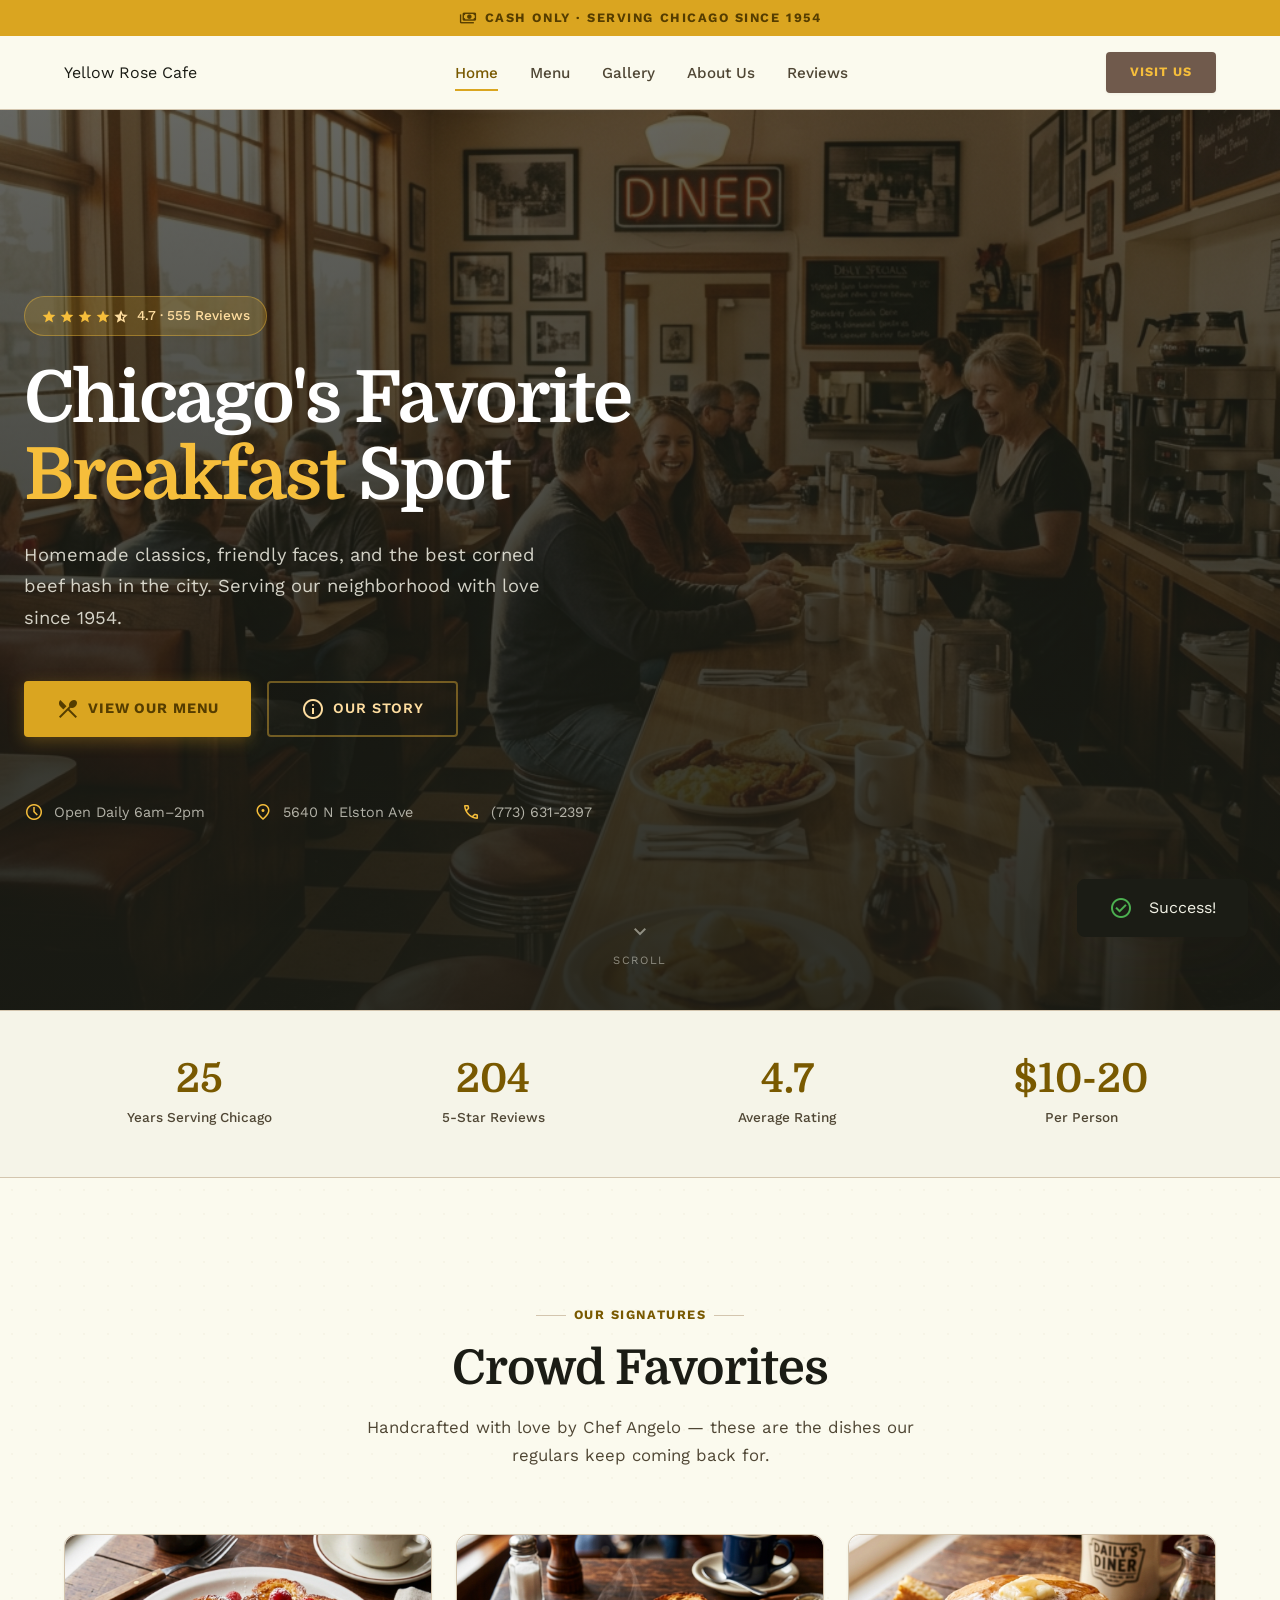
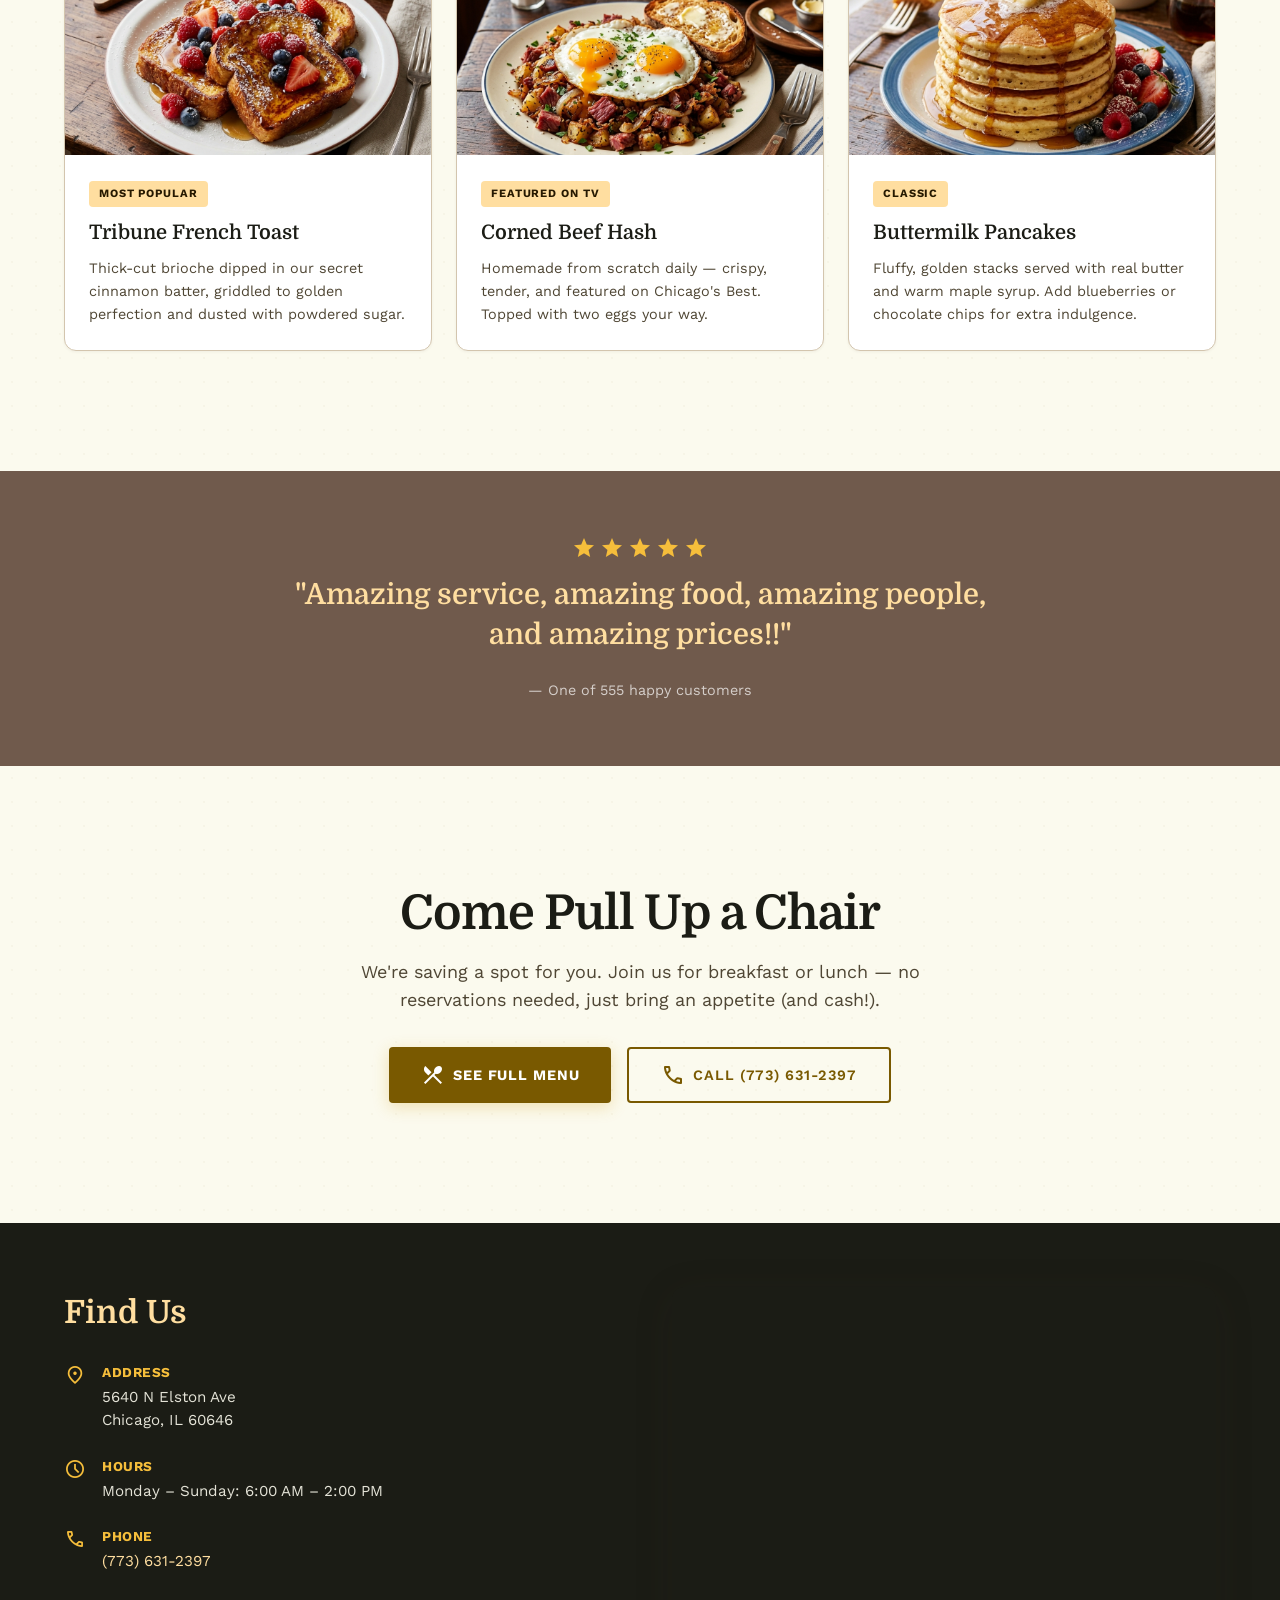
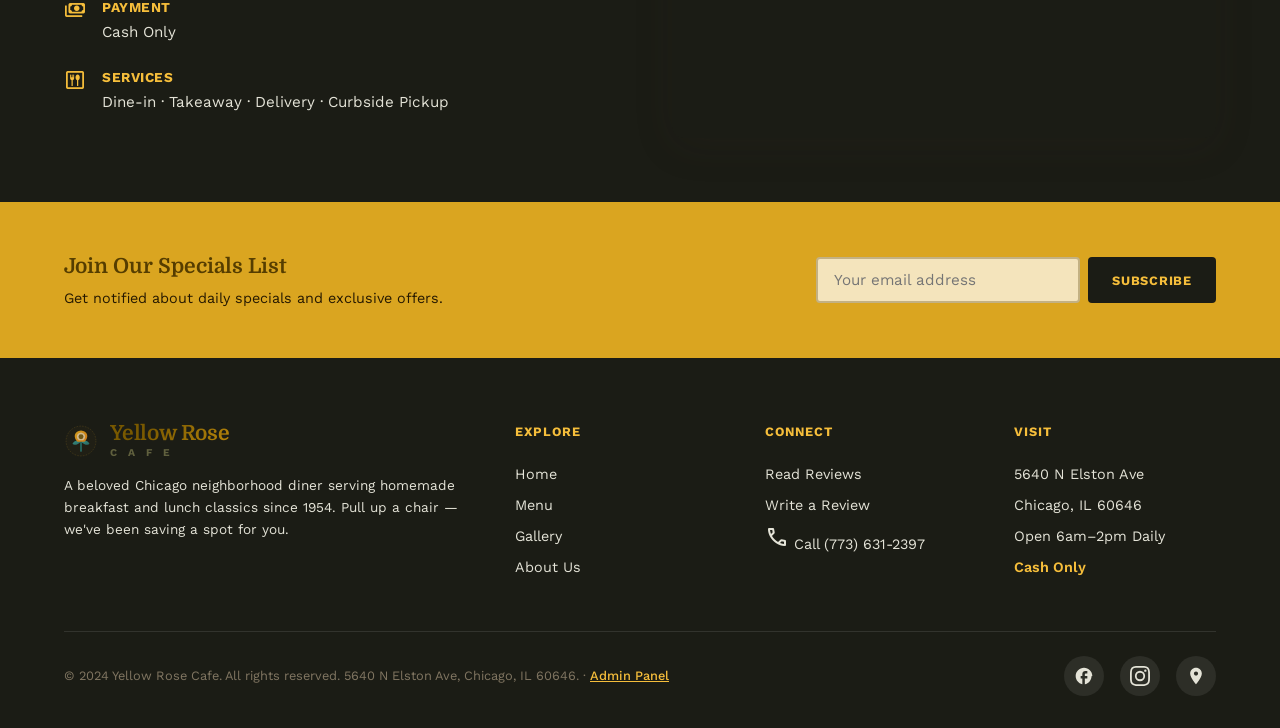
==== commit 5a5c16fe: "design: add premium SVG logo and typographic layout for brand identity" ====
--- a/index.html
+++ b/index.html
@@ -72,7 +72,32 @@
   <!-- ========== NAVIGATION ========== -->
   <nav class="navbar" id="navbar">
     <div class="navbar-inner">
-      <a href="#" class="navbar-logo" id="nav-logo" data-page="home" onclick="navigateTo('home'); return false;">Yellow Rose Cafe</a>
+      <a href="#" class="navbar-logo-container" id="nav-logo" data-page="home" onclick="navigateTo('home'); return false;">
+        <svg class="logo-icon" xmlns="http://www.w3.org/2000/svg" viewBox="0 0 48 48" width="38" height="38">
+          <defs>
+            <linearGradient id="rose-grad" x1="0%" y1="0%" x2="100%" y2="100%">
+              <stop offset="0%" stop-color="#ffb703" />
+              <stop offset="100%" stop-color="#fb8500" />
+            </linearGradient>
+            <linearGradient id="leaf-grad" x1="0%" y1="0%" x2="100%" y2="100%">
+              <stop offset="0%" stop-color="#2a9d8f" />
+              <stop offset="100%" stop-color="#126e64" />
+            </linearGradient>
+          </defs>
+          <circle cx="24" cy="24" r="22" fill="#795900" opacity="0.06" />
+          <circle cx="24" cy="24" r="21" fill="none" stroke="#795900" stroke-width="1.2" stroke-dasharray="2,2" opacity="0.4" />
+          <path d="M12,28 C15,22 22,23 24,25 C20,29 14,31 12,28 Z" fill="url(#leaf-grad)" />
+          <path d="M36,28 C33,22 26,23 24,25 C28,29 34,31 36,28 Z" fill="url(#leaf-grad)" />
+          <path d="M24,25 L24,38" stroke="#126e64" stroke-width="2.5" stroke-linecap="round" />
+          <path d="M24,9 C15,10 12,18 19,25 C24,25 24,25 24,25 C24,25 24,25 29,25 C36,18 33,10 24,9 Z" fill="url(#rose-grad)" />
+          <path d="M24,12 C18,13 16,19 21,23 C24,23 24,23 24,23 C24,23 24,23 27,23 C32,19 30,13 24,12 Z" fill="#ffdea0" />
+          <circle cx="24" cy="18" r="3.5" fill="#795900" />
+        </svg>
+        <div class="logo-text-wrapper">
+          <span class="logo-title">Yellow Rose</span>
+          <span class="logo-subtitle">C A F E</span>
+        </div>
+      </a>
       <div class="navbar-links">
         <a href="#" data-page="home" class="active" onclick="navigateTo('home'); return false;">Home</a>
         <a href="#" data-page="menu" onclick="navigateTo('menu'); return false;">Menu</a>
@@ -611,7 +636,32 @@
     <div class="container">
       <div class="footer-grid">
         <div>
-          <div class="footer-brand-name">Yellow Rose Cafe</div>
+          <div class="footer-brand-logo-container">
+            <svg class="logo-icon" xmlns="http://www.w3.org/2000/svg" viewBox="0 0 48 48" width="34" height="34" style="filter: brightness(0.9) invert(0.1);">
+              <defs>
+                <linearGradient id="rose-grad-footer" x1="0%" y1="0%" x2="100%" y2="100%">
+                  <stop offset="0%" stop-color="#ffb703" />
+                  <stop offset="100%" stop-color="#fb8500" />
+                </linearGradient>
+                <linearGradient id="leaf-grad-footer" x1="0%" y1="0%" x2="100%" y2="100%">
+                  <stop offset="0%" stop-color="#2a9d8f" />
+                  <stop offset="100%" stop-color="#126e64" />
+                </linearGradient>
+              </defs>
+              <circle cx="24" cy="24" r="22" fill="#795900" opacity="0.06" />
+              <circle cx="24" cy="24" r="21" fill="none" stroke="#795900" stroke-width="1.2" stroke-dasharray="2,2" opacity="0.4" />
+              <path d="M12,28 C15,22 22,23 24,25 C20,29 14,31 12,28 Z" fill="url(#leaf-grad-footer)" />
+              <path d="M36,28 C33,22 26,23 24,25 C28,29 34,31 36,28 Z" fill="url(#leaf-grad-footer)" />
+              <path d="M24,25 L24,38" stroke="#126e64" stroke-width="2.5" stroke-linecap="round" />
+              <path d="M24,9 C15,10 12,18 19,25 C24,25 24,25 24,25 C24,25 24,25 29,25 C36,18 33,10 24,9 Z" fill="url(#rose-grad-footer)" />
+              <path d="M24,12 C18,13 16,19 21,23 C24,23 24,23 24,23 C24,23 24,23 27,23 C32,19 30,13 24,12 Z" fill="#ffdea0" />
+              <circle cx="24" cy="18" r="3.5" fill="#795900" />
+            </svg>
+            <div class="logo-text-wrapper">
+              <span class="logo-title" style="font-size: 1.3rem;">Yellow Rose</span>
+              <span class="logo-subtitle" style="font-size: 0.65rem;">C A F E</span>
+            </div>
+          </div>
           <p class="footer-brand-desc">A beloved Chicago neighborhood diner serving homemade breakfast and lunch classics since 1954. Pull up a chair — we've been saving a spot for you.</p>
         </div>
         <div class="footer-col">
--- a/styles.css
+++ b/styles.css
@@ -363,17 +363,57 @@
   margin: 0 auto;
 }
 
-.navbar-logo {
+.navbar-logo-container {
+  display: flex;
+  align-items: center;
+  gap: 12px;
+  cursor: pointer;
+  user-select: none;
+}
+
+.logo-icon {
+  transition: transform var(--duration-slow) var(--ease-spring);
+  filter: drop-shadow(0 2px 4px rgba(121, 89, 0, 0.15));
+}
+
+.navbar-logo-container:hover .logo-icon,
+.footer-brand-logo-container:hover .logo-icon {
+  transform: scale(1.1) rotate(8deg);
+  filter: drop-shadow(0 4px 8px rgba(251, 133, 0, 0.3));
+}
+
+.logo-text-wrapper {
+  display: flex;
+  flex-direction: column;
+  line-height: 1.15;
+}
+
+.logo-title {
   font-family: 'Domine', serif;
-  font-size: 1.5rem;
+  font-size: 1.45rem;
   font-weight: 700;
   color: var(--primary);
-  cursor: pointer;
-  transition: transform var(--duration-fast) var(--ease-spring);
-}
-
-.navbar-logo:hover {
-  transform: scale(1.02);
+  letter-spacing: -0.01em;
+  background: linear-gradient(135deg, var(--primary) 30%, #b8860b 100%);
+  -webkit-background-clip: text;
+  -webkit-text-fill-color: transparent;
+}
+
+.logo-subtitle {
+  font-family: 'Work Sans', sans-serif;
+  font-size: 0.72rem;
+  font-weight: 700;
+  color: var(--secondary);
+  letter-spacing: 0.38em;
+  margin-top: 1px;
+}
+
+.footer-brand-logo-container {
+  display: inline-flex;
+  align-items: center;
+  gap: 12px;
+  margin-bottom: var(--space-md);
+  user-select: none;
 }
 
 .navbar-links {
